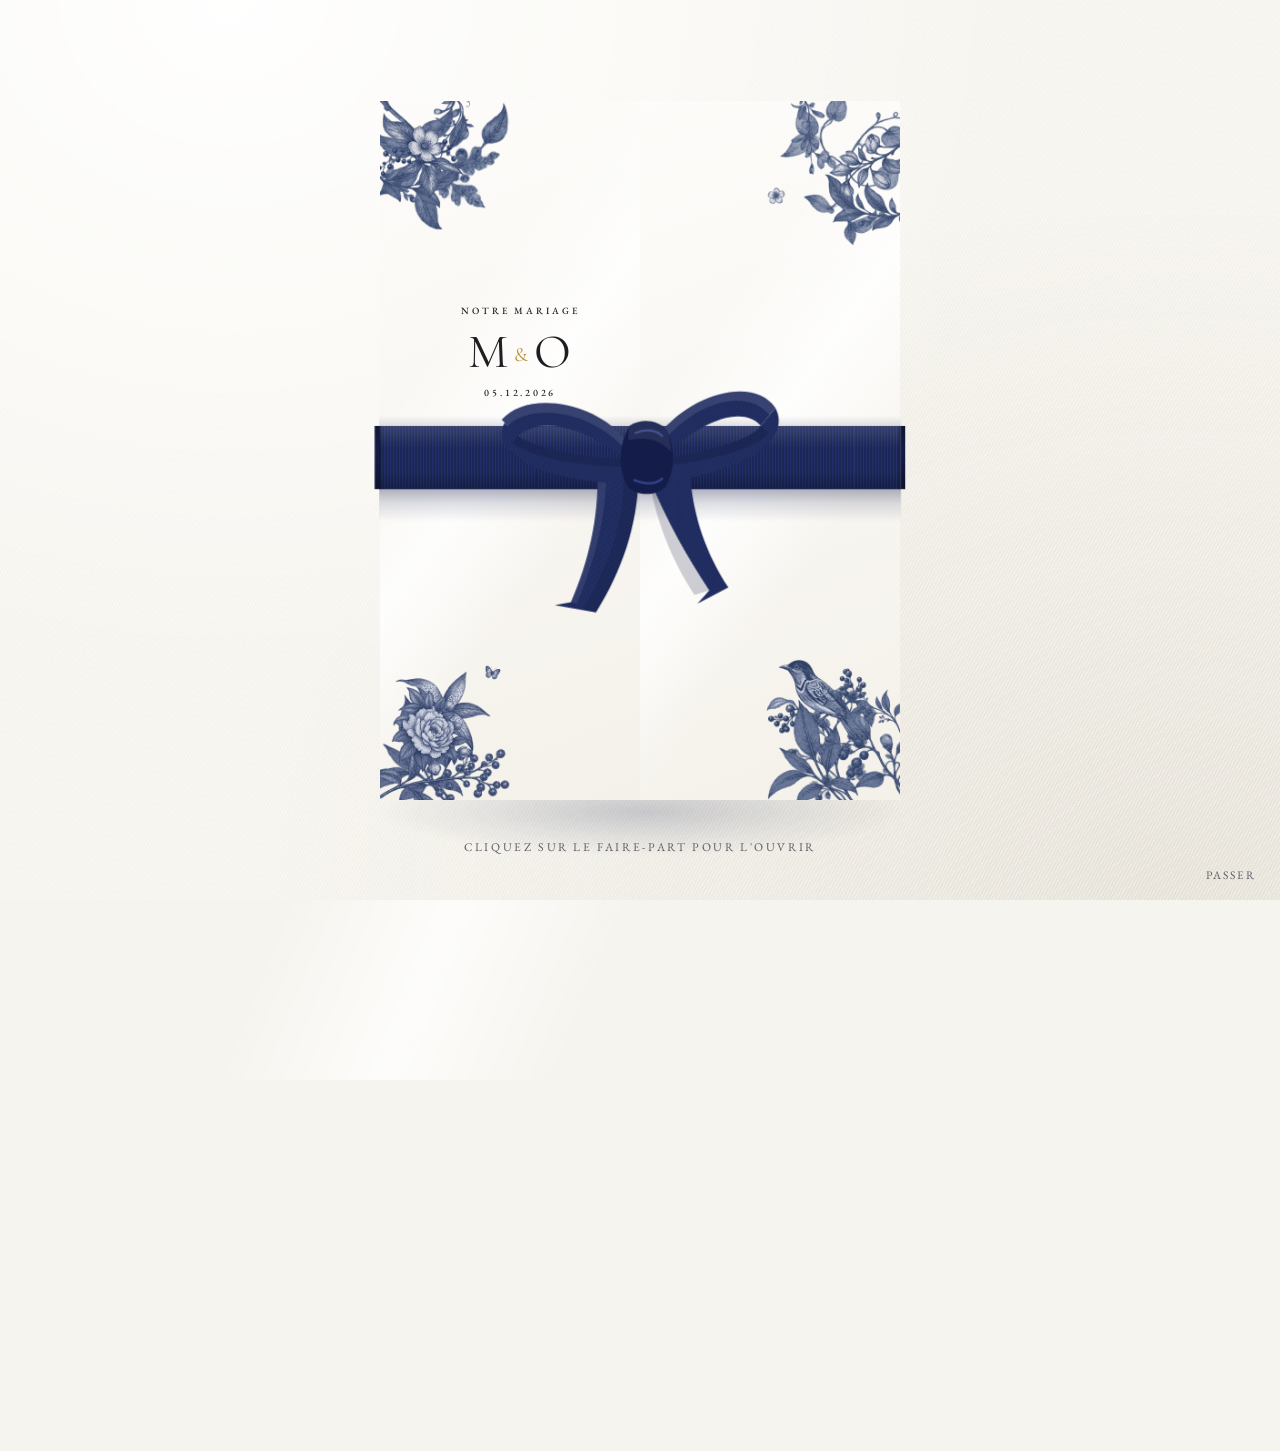
==== index.html @ fcfbc8ce "Corrections testeuse et audit : mot sans photo, corbeille, projection, motifs V4, fond mobile - Souv" ====
<!DOCTYPE html>
<html lang="fr">
<head>
<meta charset="utf-8">
<meta name="viewport" content="width=device-width, initial-scale=1">
<meta name="robots" content="noindex">
<title>Marie &amp; Olivier</title>
<link rel="icon" type="image/png" href="assets/favicon.png">
<link rel="apple-touch-icon" href="assets/apple-touch-icon.png">
<link rel="stylesheet" href="assets/charte.css?v=202610241742">
<style>
  main{max-width:1200px;margin:0 auto;padding:0 16px 0}

  /* ---- titre ---- */
  .tete{text-align:center;padding-top:54px}
  .tete .monogramme{font-size:clamp(3.8rem,13vw,5.4rem)}
  .tete h1{font-size:clamp(1.9rem,6vw,2.6rem);font-style:italic;margin-top:8px}
  .tete .rebours{margin-top:10px}
  .intro{max-width:640px;margin:14px auto 0;text-align:center;color:var(--encre-douce)}
  .session{display:flex;justify-content:center;gap:10px;align-items:center;margin-top:14px;font-size:.92rem;min-height:34px}

  /* ---- sections ---- */
  section.groupe{margin-top:54px;position:relative}
  section.groupe > h2{font-size:2.1rem;text-align:center;font-style:italic;color:var(--or-texte)}
  section.groupe > p{text-align:center;margin:4px auto 0;max-width:560px;color:var(--encre-douce)}
  .grille{display:grid;grid-template-columns:repeat(auto-fit,minmax(230px,1fr));gap:18px;margin-top:24px}
  .fonction{padding:24px 20px 18px;display:flex;flex-direction:column;gap:9px;transition:transform .2s,box-shadow .2s;overflow:hidden;min-height:290px;cursor:pointer}
  .fonction:hover{transform:translateY(-3px);box-shadow:0 20px 44px rgba(27,38,82,.16)}
  .fonction .deco{position:absolute;right:-10px;top:-6px;width:46%;max-height:46%;object-fit:contain;object-position:top right;opacity:.95}
  .fonction h3{font-size:1.5rem;font-style:italic;margin-top:70px;position:relative}
  .etat-pub{position:absolute;left:20px;top:18px;font-size:.6rem;letter-spacing:.16em;text-transform:uppercase;padding:3px 9px;border-radius:12px;border:1px solid var(--perle-fonce);color:var(--encre-douce);background:rgba(255,255,255,.7)}
  .etat-pub.ok{border-color:#9bbba6;color:var(--ok)} .etat-pub.non{border-color:#e0b4b8;color:var(--erreur)}
  .fonction p{margin:0;font-size:.95rem;color:var(--encre-douce);flex:1;position:relative;line-height:1.5}
  .actions{display:flex;gap:6px;margin-top:8px;flex-wrap:nowrap;position:relative}
  .actions .btn{flex:1;padding:9px 4px;font-size:.6rem;letter-spacing:.06em;min-width:0}
  .ouvrir-indice{font-size:.7rem;letter-spacing:.16em;text-transform:uppercase;color:var(--or-texte);margin-left:auto;padding:9px 0}

  /* ---- QR ---- */
  dialog{border:0;padding:0;background:transparent;max-width:94vw}
  dialog::backdrop{background:rgba(27,38,82,.5)}
  .qr-carte{padding:30px 30px 24px;text-align:center;width:min(400px,92vw)}
  .qr-carte h3{font-size:1.7rem;font-style:italic}
  .qr-carte #qr{display:flex;justify-content:center;margin:16px 0 8px;padding:12px;background:#fff;border:1px solid var(--perle)}
  .qr-carte .aide{font-size:.88rem;color:var(--encre-douce);font-style:italic;margin:0 0 14px}
  .qr-carte .actions{flex-wrap:wrap;justify-content:center}
  .qr-carte .actions .btn{flex:none;font-size:.66rem;letter-spacing:.12em;padding:9px 14px}
  canvas#affiche{display:none}
</style>
</head>
<body data-ouverture="clic">
<img class="motif branche-titre g" src="assets/motifs/branche-titre-gauche.png" alt="" draggable="false" decoding="async">
<img class="motif branche-titre d" src="assets/motifs/branche-titre-droite.png" alt="" draggable="false" decoding="async">
<main>
  <header class="tete"
    <p class="capitales">Notre mariage</p>
    <div class="monogramme">M<span class="et">&amp;</span>O</div>
    <h1>Marie &amp; Olivier</h1>
    <p class="capitales rebours" id="rebours"></p>
    <div class="filet-or"><span>✦</span></div>
  </header>

  <section class="groupe">
    <h2>Pour les invités</h2>
    <p class="italique">Trois pages à partager avec vos invités : par message, sur le livret ou en affichette à l'entrée de la salle. Chacune a son lien et son QR code.</p>
    <div class="grille" id="g-invites"></div>
  </section>

  <section class="groupe">
    <h2>Pour les organisateurs</h2>
    <p class="italique">Les coulisses du mariage, pour Marie, Olivier et ceux qui les aident. Ces liens restent entre nous : ils permettent de tout modifier.</p>
    <div class="grille" id="g-orga"></div>
  </section>

  <dialog id="dlg-qr">
    <div class="qr-carte carte-papier cadre">
      <h3 id="qr-titre"></h3>
      <div id="qr"></div>
      <p class="aide">Scannez-le avec un téléphone pour vérifier.</p>
      <div class="actions">
        <button class="btn" id="qr-affiche">Télécharger l'affiche à imprimer</button>
        <button class="btn clair" id="qr-fermer">Fermer</button>
      </div>
    </div>
  </dialog>
  <canvas id="affiche"></canvas>
</main>
<footer class="pied-bleu" id="pied"></footer>

<script src="assets/vendor/supabase.min.js"></script>
<script src="assets/vendor/qrcode.min.js"></script>
<script src="assets/commun.js?v=202610241742"></script>
<script src="assets/ouverture.js?v=202610241742"></script>
<script>
const FONCTIONS = [
  { groupe: 'invites', deco: 'carte-1', titre: 'Déposer ses souvenirs', chemin: 'souvenirs/', etat: 'depot', accroche: 'Partagez vos souvenirs',
    texte: 'Avant le grand jour, les invités déposent ici leurs photos, leurs vidéos et un petit mot pour les mariés. Tout ce qui est déposé sera projeté sur grand écran pendant la soirée, pour revivre ensemble ces années de souvenirs.' },
  { groupe: 'invites', deco: 'carte-7', titre: 'Trouver ma table', etat: 'plan', chemin: 'plan-de-table/ma-place.html', accroche: 'Trouvez votre table',
    texte: 'À l\'entrée de la salle, chaque invité tape son prénom ou son nom et découvre aussitôt sa table, son emplacement sur le plan et les convives qui l\'entourent. Plus besoin de chercher son nom sur un panneau.' },
  { groupe: 'invites', deco: 'carte-2', titre: 'Programme', etat: 'programme', chemin: 'programme/', accroche: 'Le programme',
    texte: 'Le déroulé du week-end heure par heure : la cérémonie, le vin d\'honneur, le dîner, la soirée et le lendemain. Les lieux et horaires sont indiqués, et le moment en cours est mis en avant le jour J.' },
  { groupe: 'orga', deco: 'carte-5', titre: 'Gérer les souvenirs', chemin: 'souvenirs/admin.html', accroche: 'Souvenirs',
    texte: 'Tout ce que les invités ont déposé, envoi par envoi. Choisissez ce qui sera projeté, corrigez un mot, téléchargez l\'ensemble en un clic. C\'est aussi ici que vous ouvrez ou fermez le dépôt.' },
  { groupe: 'orga', deco: 'carte-4', titre: 'Projection', chemin: 'projection/', accroche: 'Projection',
    texte: 'Le diaporama de la soirée, à lancer sur l\'écran de la salle. Les photos et les mots défilent en boucle, les nouveaux souvenirs y arrivent au fil de l\'eau, et un QR code invite à en déposer d\'autres.' },
  { groupe: 'orga', deco: 'carte-3', titre: 'Plan de table', chemin: 'plan-de-table/', accroche: 'Plan de table',
    texte: 'La salle au vrai format, les tables qu\'on assemble, les invités qu\'on glisse à leur place, les nappes et les centres de table. Publiez-le quand il est prêt : « Trouver ma table » s\'en sert aussitôt.' },
  { groupe: 'orga', deco: 'carte-6', titre: 'Programme détaillé', chemin: 'planning/', accroche: 'Le programme du week-end',
    texte: 'Le minute par minute du week-end pour les témoins et la famille : qui fait quoi, où et quand. Cochez les moments à montrer aux invités, puis publiez leur programme d\'un geste.' }
];

const jours = Math.ceil((new Date(CONFIG.DATE_ISO + 'T16:30') - new Date()) / 86400000);
$('#rebours').textContent = jours > 1 ? `J − ${jours} · ${CONFIG.DATE_LONGUE}` : jours === 1 ? 'C\'est demain !' : jours === 0 ? 'C\'est aujourd\'hui !' : CONFIG.DATE_LONGUE;

let fonctionQR = null;
for (const f of FONCTIONS) {
  const url = urlSite(f.chemin);
  const el = document.createElement('article');
  el.className = 'fonction carte-papier';
  el.innerHTML = `${motif(f.deco, 'deco')}
    ${f.etat ? `<span class="etat-pub" data-etat="${f.etat}">…</span>` : ''}
    <h3>${echap(f.titre)}</h3>
    <p>${echap(f.texte)}</p>
    ${f.groupe === 'invites' ? `<div class="actions">
      <button class="btn clair" data-copier>Copier le lien</button>
      <button class="btn clair" data-qr>QR code</button>
    </div>` : '<div class="actions"><span class="ouvrir-indice">Ouvrir →</span></div>'}`;
  el.tabIndex = 0; el.setAttribute('role', 'link'); el.title = 'Ouvrir ' + f.titre;
  el.onclick = e => { if (e.target.closest('button')) return; window.open(url, '_blank', 'noopener'); };
  el.onkeydown = e => { if (e.key === 'Enter' && !e.target.closest('button')) window.open(url, '_blank', 'noopener'); };
  const bc = el.querySelector('[data-copier]'), bq = el.querySelector('[data-qr]');
  if (bc) bc.onclick = async e => {
    e.stopPropagation();
    try { await navigator.clipboard.writeText(url); toast('Lien copié'); } catch { prompt('Copiez ce lien :', url); }
  };
  if (bq) bq.onclick = e => {
    e.stopPropagation();
    fonctionQR = { ...f, url };
    $('#qr-titre').textContent = f.titre;
    qrDans($('#qr'), url, 220); $('#dlg-qr').showModal();
  };
  $('#g-' + f.groupe).appendChild(el);
}
$('#qr-fermer').onclick = () => $('#dlg-qr').close();
$('#qr-affiche').onclick = () => fonctionQR && affiche(fonctionQR);
$('#pied').innerHTML = piedBleu();

/* État de publication des pages invités (pour savoir ce qu'on envoie vraiment) */
(async () => {
  if (!sb) return;
  const poser = (k, ok, txt) => { const el = $(`.etat-pub[data-etat="${k}"]`); if (!el) return; el.textContent = txt; el.classList.add(ok ? 'ok' : 'non'); };
  const [depot, prog, plans] = await Promise.all([reglage('depot_souvenirs', true), reglage('programme_publie', false), sb.from('mo_plans').select('id').eq('publie', true)]);
  poser('depot', depot, depot ? 'Dépôt ouvert' : 'Dépôt fermé');
  poser('programme', prog, prog ? 'Publié' : 'Non publié');
  const planOk = !!(plans.data && plans.data.length);
  poser('plan', planOk, planOk ? 'Plan publié' : 'Plan non publié');
})();

/* ---------- Affiche A5 à imprimer : QR code habillé aux couleurs du faire-part ---------- */
async function affiche(f){
  const W = 1748, H = 2480; // A5 à 300 dpi
  const c = $('#affiche'); c.width = W; c.height = H; const x = c.getContext('2d');
  try { await document.fonts.load('500 100px "Cormorant Garamond"'); await document.fonts.load('400 40px "EB Garamond"'); } catch {}
  const img = src => new Promise(r => { const i = new Image(); i.onload = () => r(i); i.onerror = () => r(null); i.src = src; });
  const [pg, pd, colib, oiseau, bas] = await Promise.all([img('assets/motifs/motif-a.png'), img('assets/motifs/couv-droite-haut.png'), img('assets/motifs/colibri.png'), img('assets/motifs/oiseau-branche.png'), img('assets/motifs/couv-gauche-bas.png')]);
  // papier satiné
  const g = x.createLinearGradient(0, 0, W, H); g.addColorStop(0, '#fdfcfa'); g.addColorStop(.45, '#f4f1ea'); g.addColorStop(.55, '#fbfaf7'); g.addColorStop(1, '#efebe2');
  x.fillStyle = g; x.fillRect(0, 0, W, H);
  // cadre fin bleu + filet
  x.strokeStyle = '#26356f'; x.lineWidth = 3; x.strokeRect(60, 60, W - 120, H - 120);
  x.strokeStyle = 'rgba(38,53,111,.35)'; x.lineWidth = 1.5; x.strokeRect(84, 84, W - 168, H - 168);
  // panneaux du faire-part à gauche et à droite
  const dessiner = (im, dx, dy, dw) => { if (!im) return; const dh = dw * im.height / im.width; x.drawImage(im, dx, dy, dw, dh); return dh; };
  if (pg) dessiner(pg, 110, 110, 330);
  if (pd) dessiner(pd, W - 110 - 380, 110, 380);
  if (bas) { x.save(); x.globalAlpha = .9; dessiner(bas, 110, 2000, 240); x.restore(); }
  // textes
  x.textAlign = 'center'; x.fillStyle = '#1e1e22';
  x.font = '500 46px "EB Garamond", Georgia, serif'; espacer(x, 'NOTRE MARIAGE', W / 2, 330, 18);
  x.font = '400 300px "Cormorant Garamond", Georgia, serif'; x.fillText('M', W / 2 - 170, 600); x.fillText('O', W / 2 + 170, 600);
  x.fillStyle = '#b8913f'; x.font = '400 120px "Cormorant Garamond", Georgia, serif'; x.fillText('&', W / 2, 560);
  x.fillStyle = '#1e1e22'; x.font = '500 44px "EB Garamond", Georgia, serif'; espacer(x, '05.12.2026', W / 2, 680, 14);
  // filet doré
  x.strokeStyle = '#d9bf7f'; x.lineWidth = 2; x.beginPath(); x.moveTo(W / 2 - 220, 740); x.lineTo(W / 2 - 40, 740); x.moveTo(W / 2 + 40, 740); x.lineTo(W / 2 + 220, 740); x.stroke();
  x.fillStyle = '#b8913f'; x.font = '40px serif'; x.fillText('✦', W / 2, 754);
  x.fillStyle = '#1e1e22'; let fs = 150; do { x.font = `italic 500 ${fs}px "Cormorant Garamond", Georgia, serif`; fs -= 6; } while (x.measureText(f.accroche).width > W - 420 && fs > 60); x.fillText(f.accroche, W / 2, 940);
  // QR sur carte blanche
  const qc = $('#qr canvas') || $('#qr img'); const taille = 820, qx = (W - taille) / 2, qy = 1040;
  x.save(); x.shadowColor = 'rgba(27,38,82,.18)'; x.shadowBlur = 40; x.shadowOffsetY = 16; x.fillStyle = '#fff'; x.fillRect(qx - 40, qy - 40, taille + 80, taille + 80); x.restore();
  x.strokeStyle = 'rgba(38,53,111,.3)'; x.lineWidth = 1.5; x.strokeRect(qx - 24, qy - 24, taille + 48, taille + 48);
  if (qc) { x.imageSmoothingEnabled = false; x.drawImage(qc, qx, qy, taille, taille); x.imageSmoothingEnabled = true; }
  if (colib) dessiner(colib, qx + taille + 30, qy + taille / 2 - 90, 170);
  x.fillStyle = '#1e1e22'; x.font = '500 46px "EB Garamond", Georgia, serif'; espacer(x, 'SCANNEZ-MOI', W / 2, qy + taille + 100, 16);
  x.fillStyle = '#5c5c63'; x.font = 'italic 400 54px "EB Garamond", Georgia, serif'; x.textAlign = 'center'; x.fillText(f.titre === 'Souvenirs' ? 'Vos photos, vidéos et petits mots de la journée' : f.titre === 'Trouver ma table' ? 'Votre nom, votre table, vos voisins' : 'Avec l\'appareil photo de votre téléphone', W / 2, qy + taille + 170);
  if (oiseau) dessiner(oiseau, W - 110 - 240, 2000, 240);
  x.fillStyle = '#1e1e22'; x.font = '500 38px "EB Garamond", Georgia, serif'; espacer(x, 'SAMEDI 5 DÉCEMBRE 2026 · OUVROUER-LES-CHAMPS', W / 2, H - 118, 10);
  c.toBlob(b => telecharger(b, `affiche-${sansAccent(f.titre).replace(/[^a-z0-9]+/g, '-')}.png`), 'image/png');
  toast('Affiche A5 téléchargée : à imprimer, puis découper le long du cadre.', 3500);
}
function espacer(x, txt, cx, y, esp){
  const largeurs = [...txt].map(ch => x.measureText(ch).width); const total = largeurs.reduce((a, b) => a + b, 0) + esp * (txt.length - 1);
  let px = cx - total / 2; x.textAlign = 'left';
  [...txt].forEach((ch, i) => { x.fillText(ch, px, y); px += largeurs[i] + esp; });
  x.textAlign = 'center';
}

</script>
</body>
</html>
---- assets/charte.css ----
/* ============================================================
   Charte Marie & Olivier · 5 décembre 2026
   Blanc satiné (avec son reflet), bleu de toile de Jouy, un fil d'or.
   Toute l'écriture est bleue, comme sur le faire-part.
   ============================================================ */
@import url('https://fonts.googleapis.com/css2?family=Cormorant+Garamond:ital,wght@0,400;0,500;0,600;1,400;1,500&family=EB+Garamond:ital,wght@0,400;0,500;0,600;1,400&display=swap');

:root{
  --satin:#f6f4ee;
  --satin-clair:#fcfbf8;
  --perle:#e9e5db;
  --perle-fonce:#d6d0c2;
  --bleu:#26356f;          /* encre des illustrations */
  --bleu-nuit:#1b2652;     /* enveloppe */
  --bleu-doux:#5b6799;
  --bleu-pale:#9aa3c7;
  --bleu-voile:#e6e9f3;
  --or:#b8913f;            /* avec parcimonie */
  --or-clair:#d9bf7f;
  --or-texte:#8a6a24;      /* or lisible pour du texte */
  --encre:#1e1e22;         /* texte courant : noir doux, comme le faire-part */
  --encre-douce:#5c5c63;   /* texte secondaire */
  --ok:#3f6b55;
  --erreur:#9b2f3a;
  --ombre:0 14px 40px rgba(27,38,82,.12),0 2px 6px rgba(27,38,82,.07);
}
*{box-sizing:border-box}
html,body{margin:0}
body{
  background-color:var(--satin);
  color:var(--encre);
  font-family:"EB Garamond",Georgia,serif;font-size:18px;line-height:1.5;
  min-height:100vh;position:relative;
  display:flex;flex-direction:column;
}
body > main{flex:1;width:100%}
/* Le satin : une trame très fine + un reflet diagonal qui respire lentement. */
body::before{
  content:"";position:fixed;inset:0;z-index:-2;pointer-events:none;
  background:
    repeating-linear-gradient(118deg,rgba(255,255,255,.35) 0 1px,rgba(255,255,255,0) 1px 3px),
    radial-gradient(ellipse at 18% 0%,rgba(255,255,255,.95),transparent 55%),
    radial-gradient(ellipse at 92% 100%,rgba(214,208,194,.5),transparent 55%),
    var(--satin);
}
body::after{
  content:"";position:fixed;inset:-20%;z-index:-1;pointer-events:none;
  background:linear-gradient(112deg,rgba(255,255,255,0) 42%,rgba(255,255,255,.75) 50%,rgba(255,255,255,0) 58%);
  animation:reflet 14s ease-in-out infinite alternate;
}
@keyframes reflet{from{transform:translateX(-12%)}to{transform:translateX(12%)}}

h1,h2,h3,.titre{font-family:"Cormorant Garamond",Georgia,serif;font-weight:500;color:var(--encre);margin:0;line-height:1.1}
.capitales{text-transform:uppercase;letter-spacing:.3em;font-size:.76rem;font-weight:500;color:var(--encre)}
.italique{font-style:italic}
.doux{color:var(--encre-douce)}
.centre{text-align:center}
a{color:var(--bleu)}

/* Monogramme M & O */
.monogramme{font-family:"Cormorant Garamond",serif;font-weight:400;color:var(--encre);letter-spacing:.04em;line-height:1;white-space:nowrap}
.monogramme .et{font-size:.42em;vertical-align:.32em;margin:0 .22em;color:var(--or)}

/* Filet doré */
.filet-or{display:flex;align-items:center;gap:12px;justify-content:center;color:var(--or);margin:18px auto}
.filet-or::before,.filet-or::after{content:"";height:1px;width:min(90px,22vw);background:linear-gradient(90deg,transparent,var(--or-clair))}
.filet-or::after{transform:scaleX(-1)}
.filet-or span{font-size:.7rem;letter-spacing:.3em}

/* Boutons */
.btn{font:inherit;font-family:"EB Garamond",serif;text-transform:uppercase;letter-spacing:.18em;font-size:.76rem;font-weight:500;
  cursor:pointer;border:1px solid var(--bleu-nuit);background:var(--bleu-nuit);color:#fff;padding:11px 22px;border-radius:2px;
  transition:background .15s,color .15s,border-color .15s,box-shadow .15s;display:inline-flex;align-items:center;gap:8px;justify-content:center;text-decoration:none;white-space:nowrap}
.btn:hover{background:var(--bleu);box-shadow:0 0 0 3px rgba(184,145,63,.2)}
.btn.clair{background:rgba(255,255,255,.6);color:var(--bleu-nuit);border-color:var(--bleu-pale)}
.btn.clair:hover{background:var(--bleu-voile);border-color:var(--bleu)}
.btn.or{background:var(--or);border-color:var(--or)}
.btn.petit{padding:7px 12px;font-size:.66rem;letter-spacing:.14em}
.btn[disabled]{opacity:.45;cursor:not-allowed}
.btn svg{width:16px;height:16px;stroke:currentColor;fill:none;stroke-width:1.6;stroke-linecap:round;stroke-linejoin:round}
:focus-visible{outline:2px solid var(--or);outline-offset:2px}

/* Champs */
label.champ{display:block;text-transform:uppercase;letter-spacing:.18em;font-size:.66rem;font-weight:500;color:var(--encre-douce);margin:16px 0 4px}
input[type=text],input[type=email],input[type=password],input[type=search],input[type=number],input[type=time],input[type=date],textarea,select{
  width:100%;font:inherit;font-size:1rem;color:var(--encre);background:rgba(255,255,255,.75);
  border:0;border-bottom:1px solid var(--bleu-pale);padding:8px 6px;border-radius:0}
input:focus,textarea:focus,select:focus{outline:none;border-bottom-color:var(--bleu);background:#fff}
textarea{resize:vertical}
::placeholder{color:var(--bleu-doux)}

/* Carte « papier satiné » */
.carte-papier{position:relative;border:1px solid rgba(154,163,199,.35);box-shadow:var(--ombre);
  background:
    linear-gradient(125deg,rgba(255,255,255,0) 30%,rgba(255,255,255,.9) 48%,rgba(255,255,255,0) 66%),
    repeating-linear-gradient(118deg,rgba(255,255,255,.4) 0 1px,rgba(255,255,255,0) 1px 3px),
    linear-gradient(160deg,#fdfcfa,#f3f0e8)}
.carte-papier.cadre::before{content:"";position:absolute;inset:8px;border:1px solid rgba(38,53,111,.22);pointer-events:none}


/* Motifs du faire-part (PNG détourés, encre bleue sur fond transparent) */
.motif{display:block;pointer-events:none;user-select:none;-webkit-user-select:none}
.motif.blanc{filter:brightness(0) invert(1)}   /* encre blanche sur fond bleu */
/* Colonnes latérales fixes (grands écrans) : les deux panneaux du faire-part ouvert */
.cote{position:fixed;top:0;bottom:0;width:min(19vw,340px);z-index:0;pointer-events:none;display:none;overflow:hidden}
.cote img{position:absolute;top:0;left:0;width:100%;height:100%;object-fit:cover}
.cote.gauche{left:0;object-position:left top}
.cote.droite{right:0}
.cote.droite img{object-position:right top}
@media (min-width:980px){.cote{display:block}}
.entete-site .orn.c{width:min(130px,24vw);left:-14px;bottom:-16px;opacity:.95}
@media (max-width:520px){.entete-site .orn.c{display:none}}
body > main,body > footer,body > header{position:relative;z-index:1}

/* En-tête commun des pages invités */
.entete-site{text-align:center;position:relative;padding:44px 60px 40px;overflow:hidden}
@media (max-width:600px){.entete-site{padding:40px 22px 34px}}
.entete-site .monogramme{font-size:clamp(3.4rem,15vw,4.8rem);margin:6px 0 2px}
.entete-site h1{font-style:italic;font-size:clamp(1.9rem,7vw,2.5rem)}
.entete-site .sous{margin:8px 0 0;color:var(--encre-douce)}
.entete-site .orn{position:absolute;pointer-events:none}
.entete-site .orn.a{width:min(120px,22vw);left:-16px;top:-12px;opacity:.92}
.entete-site .orn.b{width:min(150px,26vw);right:-40px;bottom:-40px;opacity:.9}
@media (max-width:520px){.entete-site .orn.b{right:-34px;bottom:-44px;opacity:.8}}
.entete-site > *:not(.orn):not(.ruban-coin){position:relative}

/* Bandeau des pages organisateurs : titre à gauche, publication toujours à droite */
.bandeau-orga{position:sticky;top:0;z-index:30;display:flex;align-items:center;gap:14px;padding:0 16px;height:58px;background:var(--bleu-nuit);color:#fff;box-shadow:0 2px 12px rgba(27,38,82,.25)}
.bandeau-orga .retour{text-decoration:none}
.bandeau-orga .monogramme{color:#fff;font-size:1.6rem}
.bandeau-orga .monogramme .et{color:var(--or-clair)}
.bandeau-orga .titre-bandeau{font-family:"Cormorant Garamond",serif;font-style:italic;font-size:1.3rem;white-space:nowrap}
.bandeau-orga .actions-bandeau{display:flex;gap:6px;align-items:center}
.bandeau-orga .actions-bandeau .btn.clair{background:transparent;color:#fff;border-color:rgba(255,255,255,.45)}
.bandeau-orga .actions-bandeau .btn.clair:hover{background:rgba(255,255,255,.12)}
.bandeau-orga .espace{flex:1}
.bandeau-orga .publier,.bandeau-orga .pub-etat{display:flex;align-items:center;gap:10px;font-size:.78rem;text-transform:uppercase;letter-spacing:.14em;color:rgba(255,255,255,.85);cursor:pointer;white-space:nowrap}
.bandeau-orga .pub-etat{cursor:default}
.bandeau-orga .pub-etat b{font-weight:500;color:#fff;text-transform:none;letter-spacing:0;font-size:.95rem}
.bandeau-orga .publier input{display:none}
.bandeau-orga .publier .interrupteur{width:40px;height:22px;border-radius:12px;background:rgba(255,255,255,.3);position:relative;transition:.2s;flex:none}
.bandeau-orga .publier .interrupteur::after{content:"";position:absolute;width:18px;height:18px;border-radius:50%;background:#fff;top:2px;left:2px;transition:.2s}
.bandeau-orga .publier input:checked + .interrupteur{background:var(--or)}
.bandeau-orga .publier input:checked + .interrupteur::after{left:20px}
.bandeau-orga .publier .etat{color:#fff;font-weight:500}
@media (max-width:720px){ .bandeau-orga .titre-bandeau,.bandeau-orga .lib{display:none} .bandeau-orga{gap:8px;padding:0 10px} .bandeau-orga .actions-bandeau{min-width:0;flex-wrap:wrap} }
@media (max-width:480px){ .bandeau-orga .publier .etat,.bandeau-orga .pub-etat .lib{display:none} }

/* ---- Ouverture du faire-part (assets/ouverture.js) ---- */
/* Séquence pilotée par classes : .approche → .tire → .denoue → .glisse → .ouvert → .sortie → .fin
   On n'anime que transform et opacity. Le site est visible dès .ouvert (body.fp-ouvre) : il est caché
   par le voile (#ouverture::before, troué aux dimensions du faire-part) et par les volets, puis découvert
   par leur ouverture. */
body.fp-en-cours{overflow:hidden}
body.fp-en-cours:not(.fp-ouvre) > :not(#ouverture){visibility:hidden}
/* Les blocs du site se posent (12 px → 0) en léger décalé, derrière les volets qui s'écartent */
body.fp-ouvre main > .tete,body.fp-ouvre main > .groupe{animation:fp-bloc .9s cubic-bezier(.2,.6,.2,1) both;will-change:transform,opacity}
body.fp-ouvre main > .groupe{animation-delay:.08s}
body.fp-ouvre main > .groupe + .groupe{animation-delay:.16s}
@keyframes fp-bloc{0%{opacity:0;transform:translateY(12px)}100%{opacity:1;transform:translateY(0)}}
#ouverture{position:fixed;inset:0;z-index:1000;display:flex;align-items:center;justify-content:center;background:transparent;perspective:1900px;overflow:hidden;
  --fpw:min(520px,84vw);--fph:min(calc(var(--fpw) * 1.344),86vh)}   /* dimensions du faire-part (= .fp) */
/* Voile dur (couleur du satin) : plein jusqu'à l'ouverture (::before), puis quatre bandes (.voile) autour
   du faire-part dont les bords suivent la caméra (translate en fonction de --fpw/--fph, mêmes temps que .fp).
   À la sortie, les bandes latérales glissent vers les bords avec les volets (qui les recouvrent : le site est
   découvert par un rideau, jamais par un fondu) ; les bandes haut/bas (visibles sur mobile) s'ouvrent de même. */
#ouverture::before{content:"";position:absolute;inset:0;z-index:-1;background:var(--satin)}
#ouverture.ouvre::before{display:none}
#ouverture .voile{position:absolute;z-index:-1;background:var(--satin);will-change:transform,opacity;visibility:hidden}
#ouverture.ouvre .voile{visibility:visible;animation:fp-voile 3.6s forwards}
#ouverture.ouvre .voile.vh,#ouverture.ouvre .voile.vb{animation-name:fp-voile-v}
#ouverture .voile.vg,#ouverture .voile.vd{top:0;bottom:0;width:100vw}
#ouverture .voile.vh,#ouverture .voile.vb{left:0;right:0;height:100vh}
#ouverture .voile.vg{right:calc(50% + var(--fpw) / 2);--dx:-1;--dy:0;--ty:0}
#ouverture .voile.vd{left:calc(50% + var(--fpw) / 2);--dx:1;--dy:0;--ty:0}
#ouverture .voile.vh{bottom:calc(50% + var(--fph) / 2);--dx:0;--dy:-1;--ty:-.04}
#ouverture .voile.vb{top:calc(50% + var(--fph) / 2);--dx:0;--dy:1;--ty:-.04}
/* bord intérieur = bord du faire-part : décalé de (échelle − 1) / 2 × dimension, + travelling vertical final de −4 % */
@keyframes fp-voile{0%{transform:translate(0,0);animation-timing-function:cubic-bezier(.5,0,.4,1)}
  58%{transform:translate(calc(var(--dx) * var(--fpw) * .15),calc(var(--dy) * var(--fph) * .15));animation-timing-function:linear}
  68%{transform:translate(calc(var(--dx) * var(--fpw) * .165),calc(var(--dy) * var(--fph) * .165));animation-timing-function:cubic-bezier(.45,0,.55,1)}
  100%{transform:translate(calc(var(--dx) * (var(--fpw) * .3 + 51.2vw)),0)}}   /* 51.2vw = 32vw × échelle 1.6 : même course que les volets */
/* bandes haut/bas (hors champ sur grand écran dès que la caméra avance ; visibles sur mobile) : elles s'ouvrent
   dès que les volets sont à plat, un peu plus vite, pour ne pas laisser un cadre dur au-dessus et au-dessous du site */
@keyframes fp-voile-v{0%{transform:translate(0,0);animation-timing-function:cubic-bezier(.5,0,.4,1)}
  58%{transform:translate(0,calc(var(--dy) * var(--fph) * .15));animation-timing-function:cubic-bezier(.45,0,.55,1)}
  84%,100%{transform:translate(0,calc(var(--dy) * (var(--fph) * .3 + 100vh) + var(--ty) * var(--fph)))}}
/* Voile satiné (trame + reflets) par-dessus : il se retire en opacité pendant que les volets s'écartent */
#ouverture::after{content:"";position:absolute;inset:0;z-index:-1;will-change:opacity;transition:opacity 1.9s ease .2s;background:
  repeating-linear-gradient(118deg,rgba(255,255,255,.35) 0 1px,rgba(255,255,255,0) 1px 3px),
  radial-gradient(ellipse at 18% 0%,rgba(255,255,255,.95),transparent 55%),
  radial-gradient(ellipse at 92% 100%,rgba(214,208,194,.5),transparent 55%)}
#ouverture.ouvre::after{opacity:0}
#ouverture.fin{animation:fp-fondu .45s ease forwards}
@keyframes fp-fondu{to{opacity:0;visibility:hidden}}
#ouverture .indice{position:absolute;left:50%;bottom:3.5%;transform:translateX(-50%);font-size:.74rem;letter-spacing:.22em;text-transform:uppercase;color:var(--encre-douce);opacity:0;transition:opacity .8s ease;pointer-events:none;white-space:nowrap}
#ouverture.attente .indice{opacity:1;pointer-events:auto;cursor:pointer;animation:fp-indice 2.4s ease-in-out infinite}
@keyframes fp-indice{50%{opacity:.45}}
#ouverture.attente .fp{cursor:pointer}
#ouverture .passer{position:absolute;right:18px;bottom:16px;font:inherit;font-size:.72rem;letter-spacing:.18em;text-transform:uppercase;background:none;border:0;color:var(--encre-douce);cursor:pointer;transition:opacity .5s ease}
#ouverture.sortie .passer{opacity:0;pointer-events:none}

/* Le faire-part (la « caméra » agit sur son transform) */
.fp{position:relative;width:min(520px,84vw);aspect-ratio:1500/2016;max-height:78vh;transform-style:preserve-3d;
  transform:translateY(2%) scale(.82) rotateX(6deg) rotateY(-4deg);will-change:transform}
/* ombre portée séparée (pas de filter sur .fp : casserait le preserve-3d) */
.fp::before{content:"";position:absolute;inset:2% 1%;border-radius:4px;transform:translateY(28px) translateZ(-2px) scale(1.07);opacity:.55;
  background:radial-gradient(ellipse at 50% 50%,rgba(27,38,82,.22),rgba(27,38,82,.06) 45%,rgba(27,38,82,0) 68%);inset:auto -4% -7% -4%;height:14%;border-radius:50%;will-change:transform,opacity}
/* Plan 1 — approche : on grandit et on se redresse, l'ombre se resserre */
.fp.approche{animation:fp-approche 1.6s cubic-bezier(.6,.02,.25,1) forwards}
@keyframes fp-approche{0%{transform:translateY(2%) scale(.82) rotateX(6deg) rotateY(-4deg)}100%{transform:translateY(0) scale(1) rotateX(0) rotateY(0)}}
.fp.approche::before{animation:fp-ombre-approche 1.6s cubic-bezier(.6,.02,.25,1) forwards}
@keyframes fp-ombre-approche{0%{transform:translateY(28px) translateZ(-2px) scale(1.07);opacity:.55}100%{transform:translateY(12px) translateZ(-2px) scale(1);opacity:.9}}
/* Plan 3 + 4 — une seule course de caméra (3,6 s) : elle avance pendant l'ouverture (0 → 58 %), marque un
   temps quand les volets sont ouverts (58 → 68 %), puis traverse doucement (68 → 100 %) */
.fp.ouvert{animation:fp-camera 3.6s forwards}
@keyframes fp-camera{0%{transform:translateY(0) scale(1);animation-timing-function:cubic-bezier(.5,0,.4,1)}
  58%{transform:translateY(0) scale(1.3);animation-timing-function:linear}
  68%{transform:translateY(0) scale(1.33);animation-timing-function:cubic-bezier(.45,0,.55,1)}
  100%{transform:translateY(-4%) scale(1.6)}}
.fp.ouvert::before{animation:fp-ombre-ouvre 1.6s ease forwards}
@keyframes fp-ombre-ouvre{0%{transform:translateY(12px) translateZ(-2px) scale(1);opacity:.9}100%{transform:translateY(12px) translateZ(-2px) scale(.9);opacity:0}}

/* Volets : une seule animation chacun. Ils s'ouvrent jusqu'à 160° (0 → 58 %), se posent (58 → 68 %), puis
   continuent leur rotation au-delà de 180° en s'éloignant vers les bords de l'écran (translateX en vw, dans le
   repère du faire-part) : vus en perspective, ce sont des tranches de papier qui sortent du cadre. Les faces ne
   s'estompent qu'au tout dernier moment (90 → 100 %), quand les volets sont déjà hors champ (sécurité). */
.fp .volet{position:absolute;top:0;bottom:0;width:50%;transform-style:preserve-3d;will-change:transform}
.fp .face{will-change:transform,opacity;contain:paint}
.fp .volet.g{left:0;transform-origin:left center}
.fp .volet.d{right:0;transform-origin:right center}
.fp.ouvert .volet.g{animation:fp-volet-g 3.6s forwards}
.fp.ouvert .volet.d{animation:fp-volet-d 3.6s .2s forwards}
@keyframes fp-volet-g{0%{transform:translateX(0) rotateY(0);animation-timing-function:cubic-bezier(.6,0,.25,1)}
  58%{transform:translateX(0) rotateY(-160deg);animation-timing-function:linear}
  68%{transform:translateX(0) rotateY(-166deg);animation-timing-function:cubic-bezier(.45,0,.55,1)}
  100%{transform:translateX(-32vw) rotateY(-215deg)}}
@keyframes fp-volet-d{0%{transform:translateX(0) rotateY(0);animation-timing-function:cubic-bezier(.6,0,.25,1)}
  58%{transform:translateX(0) rotateY(160deg);animation-timing-function:linear}
  68%{transform:translateX(0) rotateY(166deg);animation-timing-function:cubic-bezier(.45,0,.55,1)}
  100%{transform:translateX(32vw) rotateY(215deg)}}
.fp.ouvert .volet.g .face{animation:fp-face-fade 3.6s linear forwards}
.fp.ouvert .volet.d .face{animation:fp-face-fade 3.6s linear .2s forwards}
@keyframes fp-face-fade{0%,90%{opacity:1}100%{opacity:0}}
.fp .face{position:absolute;inset:0;overflow:hidden;backface-visibility:hidden;-webkit-backface-visibility:hidden;
  background:linear-gradient(160deg,#fdfcfa,#f4f1ea)}
.fp .face.recto{box-shadow:none}
.fp .face.recto::before{content:"";position:absolute;inset:0;background:linear-gradient(125deg,rgba(255,255,255,0) 30%,rgba(255,255,255,.85) 48%,rgba(255,255,255,0) 66%);pointer-events:none}
/* dos : un papier légèrement plus chaud que le satin du fond, ombré près de la pliure et liseré d'un fil
   (sinon, une fois à plat sur le voile, le volet serait invisible) */
.fp .face.dos{transform:rotateY(180deg);background:#f3efe6;box-shadow:inset 0 0 0 1px rgba(27,38,82,.09)}
.fp .volet.g .face.dos{background:linear-gradient(270deg,#e6e1d4,#f1ede4 32%,#f4f0e8)}
.fp .volet.d .face.dos{background:linear-gradient(90deg,#e6e1d4,#f1ede4 32%,#f4f0e8)}
/* ombre interne qui court sur les faces pendant la rotation */
.fp .face::after{content:"";position:absolute;inset:0;opacity:0;pointer-events:none;will-change:opacity}
.fp .volet.g .face.recto::after{background:linear-gradient(90deg,rgba(27,38,82,.55),rgba(27,38,82,0) 70%)}
.fp .volet.d .face.recto::after{background:linear-gradient(270deg,rgba(27,38,82,.55),rgba(27,38,82,0) 70%)}
.fp.ouvert .volet.g .face::after{animation:fp-ombre-int 2.1s ease-in-out forwards}
.fp.ouvert .volet.d .face::after{animation:fp-ombre-int 2.1s ease-in-out .2s forwards}
@keyframes fp-ombre-int{0%{opacity:0}45%{opacity:.7}100%{opacity:0}}
.fp .m{position:absolute;display:block;pointer-events:none}
.fp .m img{width:100%;height:auto;display:block}
.fp .m.miroir img{transform:scaleX(-1)}
.fp .g .m1{width:70%;left:0;top:0} .fp .g .m2{width:70%;left:0;bottom:0}
.fp .d .m1{width:70%;right:0;top:0} .fp .d .m2{width:70%;right:0;bottom:0}
.fp .cartouche{position:absolute;left:54%;top:36%;transform:translate(-50%,-50%);text-align:center;white-space:nowrap}
.fp .cartouche .capitales{font-size:.6rem;letter-spacing:.3em}
.fp .cartouche .monogramme{font-size:clamp(2rem,7vw,3rem);margin:4px 0}
.fp .cartouche .date{font-size:.62rem;letter-spacing:.28em}

/* Ruban gros-grain : exactement de la largeur du faire-part ; il en fait le tour (à chaque extrémité,
   une tranche .bord repliée vers l'arrière) et pose une ombre douce sur le papier (dégradé, ::before) */
.ruban{position:absolute;left:0;right:0;top:46.5%;height:9%;transform:translateZ(6px);transform-style:preserve-3d;
  background:repeating-linear-gradient(90deg,#1b2652 0 2px,#243271 2px 3px)}
.ruban::before{content:"";position:absolute;left:0;right:0;top:-16%;bottom:-52%;pointer-events:none;z-index:-1;background:
  linear-gradient(180deg,rgba(27,38,82,0) 0%,rgba(27,38,82,.12) 9%,rgba(27,38,82,0) 9.6%,rgba(27,38,82,0) 68.5%,rgba(27,38,82,.34) 69%,rgba(27,38,82,.14) 82%,rgba(27,38,82,0) 100%)}
.ruban::after{content:"";position:absolute;inset:0;pointer-events:none;background:
  linear-gradient(90deg,rgba(0,0,0,.45),rgba(0,0,0,0) 3px),linear-gradient(270deg,rgba(0,0,0,.45),rgba(0,0,0,0) 3px),
  linear-gradient(180deg,rgba(255,255,255,.12),rgba(255,255,255,0) 35%,rgba(0,0,0,0) 70%,rgba(0,0,0,.22))}
.ruban .bord{position:absolute;top:0;bottom:0;width:5%;background:linear-gradient(180deg,#0f1736,#141d4a 40%,#0c1330)}
.ruban .bord.g{right:100%;transform-origin:100% 50%;transform:rotateY(-80deg)}
.ruban .bord.d{left:100%;transform-origin:0% 50%;transform:rotateY(80deg)}
/* Nœud : le centre du nœud (x 52 %, y 35 % du SVG) est posé sur l'axe du ruban */
.noeud{position:absolute;left:17.8%;top:38.5%;width:62%;transform:translateZ(8px)}
.noeud svg{width:100%;height:auto;display:block;overflow:visible}
.ruban,.noeud{will-change:transform,opacity}
.noeud .boucle,.noeud .brin,.noeud .pan,.noeud .centre{transform-box:fill-box}
.noeud .boucle.a{transform-origin:100% 50%}
.noeud .boucle.b{transform-origin:0% 50%}
.noeud .boucle.a .brin{transform-origin:100% 50%}
.noeud .boucle.b .brin{transform-origin:0% 50%}
.noeud .pan.a{transform-origin:100% 0%}
.noeud .pan.b{transform-origin:0% 0%}
.noeud .centre{transform-origin:50% 50%}
/* au repos, les boucles respirent à peine */
.noeud .boucle{animation:fp-souffle 3s ease-in-out infinite alternate}
.noeud .boucle.b{animation-delay:-1.5s}
@keyframes fp-souffle{to{transform:scale(1.025) rotate(.8deg)}}

/* Plan 2.1 — .tire : on tire le pan gauche, il s'allonge et oscille ; la boucle droite se resserre */
.fp.tire .pan.a{animation:fp-pan-tire .7s cubic-bezier(.34,1.3,.5,1) forwards}
@keyframes fp-pan-tire{0%{transform:none}45%{transform:translate(-10px,26px) rotate(10deg) scaleY(1.3)}72%{transform:translate(-6px,20px) rotate(3deg) scaleY(1.22)}100%{transform:translate(-7px,22px) rotate(6deg) scaleY(1.25)}}
.fp.tire .boucle.b{animation:fp-boucle-serre .7s cubic-bezier(.4,0,.2,1) forwards}
@keyframes fp-boucle-serre{0%{transform:none}60%{transform:scaleX(.74) rotate(7deg)}100%{transform:scaleX(.78) rotate(5deg)}}
.fp.tire .boucle.a{animation:fp-boucle-tend .7s ease-in-out forwards}
@keyframes fp-boucle-tend{0%{transform:none}100%{transform:scaleX(1.06) rotate(-2deg)}}

/* Plan 2.2 — .denoue : la boucle droite se vide en se tordant (brins décalés) */
.fp.denoue .boucle.b{animation:fp-boucle-b-vide .75s cubic-bezier(.55,0,.3,1) forwards}
@keyframes fp-boucle-b-vide{0%{transform:scaleX(.78) rotate(5deg)}40%{transform:scaleX(.5) rotate(10deg) skewY(-7deg)}75%{transform:scaleX(.2) rotate(18deg) skewY(-14deg);opacity:1}100%{transform:scaleX(.02) rotate(26deg) skewY(-18deg);opacity:0}}
.fp.denoue .boucle.b .brin.haut{animation:fp-brin-tord .75s ease-in-out forwards}
.fp.denoue .boucle.b .brin.bas{animation:fp-brin-tord .75s ease-in-out .08s forwards}
/* Plan 2.3 — la boucle gauche fait de même, un peu après */
.fp.denoue .boucle.a{animation:fp-boucle-a-vide .8s cubic-bezier(.55,0,.3,1) .45s forwards}
@keyframes fp-boucle-a-vide{0%{transform:scaleX(1.06) rotate(-2deg)}35%{transform:scaleX(.6) rotate(-9deg) skewY(8deg)}75%{transform:scaleX(.2) rotate(-19deg) skewY(15deg);opacity:1}100%{transform:scaleX(.02) rotate(-28deg) skewY(20deg);opacity:0}}
.fp.denoue .boucle.a .brin.haut{animation:fp-brin-tord .8s ease-in-out .45s forwards}
.fp.denoue .boucle.a .brin.bas{animation:fp-brin-tord .8s ease-in-out .55s forwards}
@keyframes fp-brin-tord{0%{transform:none}50%{transform:scaleY(.72) rotate(4deg)}100%{transform:scaleY(.4) rotate(9deg)}}
/* Plan 2.4 — le nœud central se desserre : il s'élargit puis s'aplatit */
.fp.denoue .centre{animation:fp-centre .6s cubic-bezier(.45,0,.3,1) .95s forwards}
@keyframes fp-centre{0%{transform:none;opacity:1}40%{transform:scale(1.3,1.12);opacity:1}100%{transform:scale(1.7,.22);opacity:0}}
/* Plan 2.5 — les pans s'allongent quand leur boucle se vide, puis retombent avec deux balancements amortis (pivot sous le ruban) */
.fp.denoue .pan.a{animation:fp-pan-a-tombe 2.2s cubic-bezier(.4,0,.3,1) forwards}
@keyframes fp-pan-a-tombe{0%{transform:translate(-7px,22px) rotate(6deg) scaleY(1.25)}20%{transform:translate(-6px,20px) rotate(4deg) scaleY(1.25)}55%{transform:translate(-3px,12px) rotate(3deg) scaleY(1.45)}70%{transform:translate(-2px,8px) rotate(15deg) scaleY(1.5)}82%{transform:translate(-1px,6px) rotate(0deg) scaleY(1.5)}92%{transform:translate(0,6px) rotate(8deg) scaleY(1.5)}100%{transform:translate(0,6px) rotate(5deg) scaleY(1.5)}}
.fp.denoue .pan.b{animation:fp-pan-b-tombe 2.2s cubic-bezier(.4,0,.3,1) forwards}
@keyframes fp-pan-b-tombe{0%{transform:none}35%{transform:translate(2px,6px) rotate(-3deg) scaleY(1.4)}60%{transform:translate(1px,6px) rotate(-17deg) scaleY(1.45)}75%{transform:translate(0,6px) rotate(-3deg) scaleY(1.45)}88%{transform:translate(0,6px) rotate(-11deg) scaleY(1.45)}100%{transform:translate(0,6px) rotate(-7deg) scaleY(1.45)}}
/* Plan 2.6 — .glisse : le ruban se détache (il descend d'abord un peu, se desserre) puis tombe droit,
   toujours de la largeur du faire-part ; le nœud l'accompagne avec un très léger balancement */
.fp.glisse .ruban{animation:fp-ruban-glisse 1.2s forwards}
@keyframes fp-ruban-glisse{0%{transform:translateZ(6px) translateY(0);animation-timing-function:cubic-bezier(.3,.6,.4,1)}
  22%{transform:translateZ(10px) translateY(2.5vh);animation-timing-function:cubic-bezier(.5,0,.85,.55)}
  90%{opacity:1}100%{transform:translateZ(10px) translateY(85vh);opacity:0}}
.fp.glisse .noeud{animation:fp-noeud-glisse 1.2s forwards}
@keyframes fp-noeud-glisse{0%{transform:translateZ(8px) translateY(0) rotate(0);animation-timing-function:cubic-bezier(.3,.6,.4,1)}
  22%{transform:translateZ(12px) translateY(2.5vh) rotate(-1.5deg);animation-timing-function:cubic-bezier(.5,0,.85,.55)}
  90%{opacity:1}100%{transform:translateZ(12px) translateY(85vh) rotate(2.5deg);opacity:0}}

@media (prefers-reduced-motion:reduce){#ouverture{display:none}body.fp-en-cours{overflow:auto}body.fp-en-cours > :not(#ouverture){visibility:visible;opacity:1;transform:none;animation:none}}

/* Ruban et nœud bleus sur le coin haut-droit des cartes d'en-tête (pages invités) */
.entete-site .ruban-coin{position:absolute;top:0;right:0;width:210px;height:210px;overflow:hidden;pointer-events:none;z-index:2}
.ruban-coin::before{content:"";position:absolute;top:50px;right:-80px;width:360px;height:34px;transform:rotate(45deg);
  background:repeating-linear-gradient(90deg,#1b2652 0 2px,#243271 2px 3px);box-shadow:0 3px 8px rgba(27,38,82,.3)}
.ruban-coin svg{position:absolute;top:26px;right:26px;width:104px;height:auto;transform:rotate(45deg);filter:drop-shadow(0 2px 3px rgba(27,38,82,.35))}
@media (max-width:520px){.entete-site .ruban-coin{width:140px;height:140px}.ruban-coin::before{top:32px;right:-56px;height:24px;width:260px}.ruban-coin svg{width:68px;top:18px;right:18px}}

/* Branches encadrant le titre de l'accueil (enfants directs de body, avant main) */
.branche-titre{position:absolute;top:-20px;width:34vw;max-width:520px;pointer-events:none;z-index:0}
.branche-titre.g{left:-3vw} .branche-titre.d{right:-3vw}
html{overflow-x:hidden} body{overflow-x:clip}
@media (max-width:979px){.branche-titre{width:40vw;top:-24px;opacity:.9} .branche-titre.g{left:-8vw} .branche-titre.d{right:-8vw}}
/* Petits écrans : les panneaux latéraux n'ont pas de place ; des motifs discrets habillent le fond */
.fond-mobile{display:none}
@media (max-width:979px){
  .fond-mobile{display:block;position:absolute;pointer-events:none;z-index:0;opacity:.6;width:52vw}
  .fond-mobile.a{right:-18vw;transform:scaleX(-1)}
  .fond-mobile.b{left:-18vw}
  .fond-mobile.c{right:-20vw}
  .fond-mobile.d{left:-18vw;transform:scaleX(-1)}
}

/* Impression : jamais de décor */
@media print{ .cote,.pied-bleu,.bandeau-orga,.outils,.ruban-coin{display:none!important} body::before,body::after{display:none} }

/* Pied de page bleu */
.pied-bleu{background:var(--bleu-nuit);color:#fff;text-align:center;padding:34px 20px 30px;margin-top:70px;width:100%;position:relative;overflow:hidden}
.pied-bleu .monogramme{color:#fff;font-size:2.2rem}
.pied-bleu .monogramme .et{color:var(--or-clair)}
.pied-bleu p{margin:8px 0 0;color:rgba(255,255,255,.8);font-style:italic}
.pied-bleu .capitales{color:var(--or-clair)}
.pied-bleu .orn{position:absolute;opacity:.55;pointer-events:none}
.pied-bleu .orn.a{width:min(300px,34vw);left:0;bottom:0}
.pied-bleu .orn.b{width:min(300px,34vw);right:0;bottom:0}
@media (max-width:720px){.pied-bleu .orn.a,.pied-bleu .orn.b{width:min(190px,46vw);opacity:.32}}
.pied-bleu > *:not(.orn){position:relative}


.toast{position:fixed;left:50%;bottom:24px;transform:translateX(-50%) translateY(20px);background:var(--bleu-nuit);color:#fff;
  padding:10px 20px;border-radius:2px;opacity:0;transition:.25s;pointer-events:none;z-index:999;font-size:.95rem;box-shadow:var(--ombre)}
.toast.vu{opacity:1;transform:translateX(-50%) translateY(0)}

[hidden]{display:none!important}
@media (prefers-reduced-motion:reduce){*{transition:none!important;animation:none!important}}
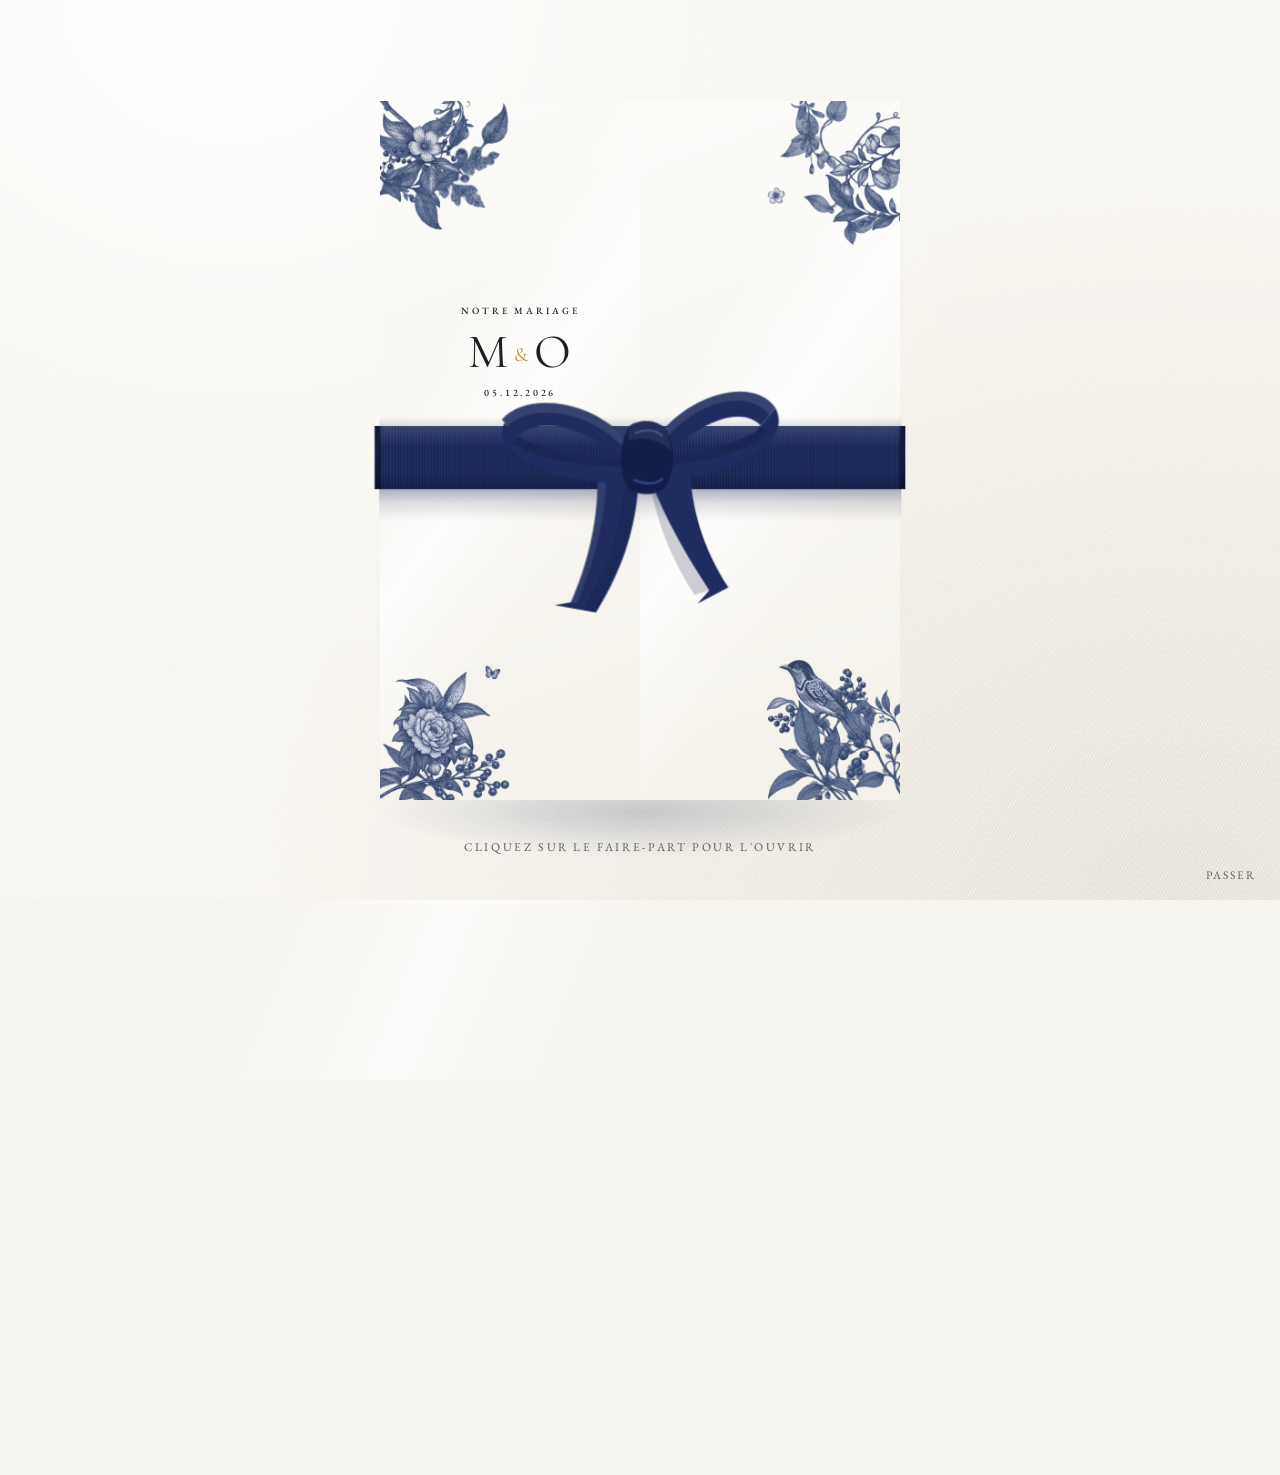
==== commit 0253a7f8: "Accueil : retrait des branches du titre et du fond mobile, colibri inversé, compteur de visiteurs - " ====
--- a/index.html
+++ b/index.html
@@ -7,7 +7,7 @@
 <title>Marie &amp; Olivier</title>
 <link rel="icon" type="image/png" href="assets/favicon.png">
 <link rel="apple-touch-icon" href="assets/apple-touch-icon.png">
-<link rel="stylesheet" href="assets/charte.css?v=202610241742">
+<link rel="stylesheet" href="assets/charte.css?v=202610241753">
 <style>
   main{max-width:1200px;margin:0 auto;padding:0 16px 0}
 
@@ -27,6 +27,9 @@
   .fonction{padding:24px 20px 18px;display:flex;flex-direction:column;gap:9px;transition:transform .2s,box-shadow .2s;overflow:hidden;min-height:290px;cursor:pointer}
   .fonction:hover{transform:translateY(-3px);box-shadow:0 20px 44px rgba(27,38,82,.16)}
   .fonction .deco{position:absolute;right:-10px;top:-6px;width:46%;max-height:46%;object-fit:contain;object-position:top right;opacity:.95}
+  .fonction .deco.carte-1{transform:scaleX(-1);right:22px;top:6px;width:40%}
+  .visites{position:relative;margin:0;font-size:.6rem;letter-spacing:.14em;text-transform:uppercase;color:var(--encre-douce);display:flex;align-items:center;gap:7px;min-height:1em;white-space:nowrap}
+  .visites::before{content:'✦';color:var(--or);font-size:.55rem}
   .fonction h3{font-size:1.5rem;font-style:italic;margin-top:70px;position:relative}
   .etat-pub{position:absolute;left:20px;top:18px;font-size:.6rem;letter-spacing:.16em;text-transform:uppercase;padding:3px 9px;border-radius:12px;border:1px solid var(--perle-fonce);color:var(--encre-douce);background:rgba(255,255,255,.7)}
   .etat-pub.ok{border-color:#9bbba6;color:var(--ok)} .etat-pub.non{border-color:#e0b4b8;color:var(--erreur)}
@@ -48,8 +51,6 @@
 </style>
 </head>
 <body data-ouverture="clic">
-<img class="motif branche-titre g" src="assets/motifs/branche-titre-gauche.png" alt="" draggable="false" decoding="async">
-<img class="motif branche-titre d" src="assets/motifs/branche-titre-droite.png" alt="" draggable="false" decoding="async">
 <main>
   <header class="tete"
     <p class="capitales">Notre mariage</p>
@@ -88,8 +89,8 @@
 
 <script src="assets/vendor/supabase.min.js"></script>
 <script src="assets/vendor/qrcode.min.js"></script>
-<script src="assets/commun.js?v=202610241742"></script>
-<script src="assets/ouverture.js?v=202610241742"></script>
+<script src="assets/commun.js?v=202610241753"></script>
+<script src="assets/ouverture.js?v=202610241753"></script>
 <script>
 const FONCTIONS = [
   { groupe: 'invites', deco: 'carte-1', titre: 'Déposer ses souvenirs', chemin: 'souvenirs/', etat: 'depot', accroche: 'Partagez vos souvenirs',
@@ -116,10 +117,11 @@
   const url = urlSite(f.chemin);
   const el = document.createElement('article');
   el.className = 'fonction carte-papier';
-  el.innerHTML = `${motif(f.deco, 'deco')}
+  el.innerHTML = `${motif(f.deco, 'deco ' + f.deco)}
     ${f.etat ? `<span class="etat-pub" data-etat="${f.etat}">…</span>` : ''}
     <h3>${echap(f.titre)}</h3>
     <p>${echap(f.texte)}</p>
+    ${f.etat ? `<p class="visites" data-visites="${f.etat}"></p>` : ''}
     ${f.groupe === 'invites' ? `<div class="actions">
       <button class="btn clair" data-copier>Copier le lien</button>
       <button class="btn clair" data-qr>QR code</button>
@@ -152,7 +154,13 @@
   poser('depot', depot, depot ? 'Dépôt ouvert' : 'Dépôt fermé');
   poser('programme', prog, prog ? 'Publié' : 'Non publié');
   const planOk = !!(plans.data && plans.data.length);
-  poser('plan', planOk, planOk ? 'Plan publié' : 'Plan non publié');
+  poser('plan', planOk, planOk ? 'Publié' : 'Non publié');
+  // visiteurs uniques de chaque page invités
+  for (const k of ['depot', 'plan', 'programme']) {
+    const { count } = await sb.from('mo_visites').select('page', { count: 'exact', head: true }).eq('page', k);
+    const el = $(`.visites[data-visites="${k}"]`); if (!el || count == null) continue;
+    el.textContent = count === 0 ? 'Aucune visite' : count === 1 ? '1 visiteur' : `${count.toLocaleString('fr-FR')} visiteurs`;
+  }
 })();
 
 /* ---------- Affiche A5 à imprimer : QR code habillé aux couleurs du faire-part ---------- */
--- a/assets/charte.css
+++ b/assets/charte.css
@@ -344,21 +344,6 @@
 .ruban-coin svg{position:absolute;top:26px;right:26px;width:104px;height:auto;transform:rotate(45deg);filter:drop-shadow(0 2px 3px rgba(27,38,82,.35))}
 @media (max-width:520px){.entete-site .ruban-coin{width:140px;height:140px}.ruban-coin::before{top:32px;right:-56px;height:24px;width:260px}.ruban-coin svg{width:68px;top:18px;right:18px}}
 
-/* Branches encadrant le titre de l'accueil (enfants directs de body, avant main) */
-.branche-titre{position:absolute;top:-20px;width:34vw;max-width:520px;pointer-events:none;z-index:0}
-.branche-titre.g{left:-3vw} .branche-titre.d{right:-3vw}
-html{overflow-x:hidden} body{overflow-x:clip}
-@media (max-width:979px){.branche-titre{width:40vw;top:-24px;opacity:.9} .branche-titre.g{left:-8vw} .branche-titre.d{right:-8vw}}
-/* Petits écrans : les panneaux latéraux n'ont pas de place ; des motifs discrets habillent le fond */
-.fond-mobile{display:none}
-@media (max-width:979px){
-  .fond-mobile{display:block;position:absolute;pointer-events:none;z-index:0;opacity:.6;width:52vw}
-  .fond-mobile.a{right:-18vw;transform:scaleX(-1)}
-  .fond-mobile.b{left:-18vw}
-  .fond-mobile.c{right:-20vw}
-  .fond-mobile.d{left:-18vw;transform:scaleX(-1)}
-}
-
 /* Impression : jamais de décor */
 @media print{ .cote,.pied-bleu,.bandeau-orga,.outils,.ruban-coin{display:none!important} body::before,body::after{display:none} }
 
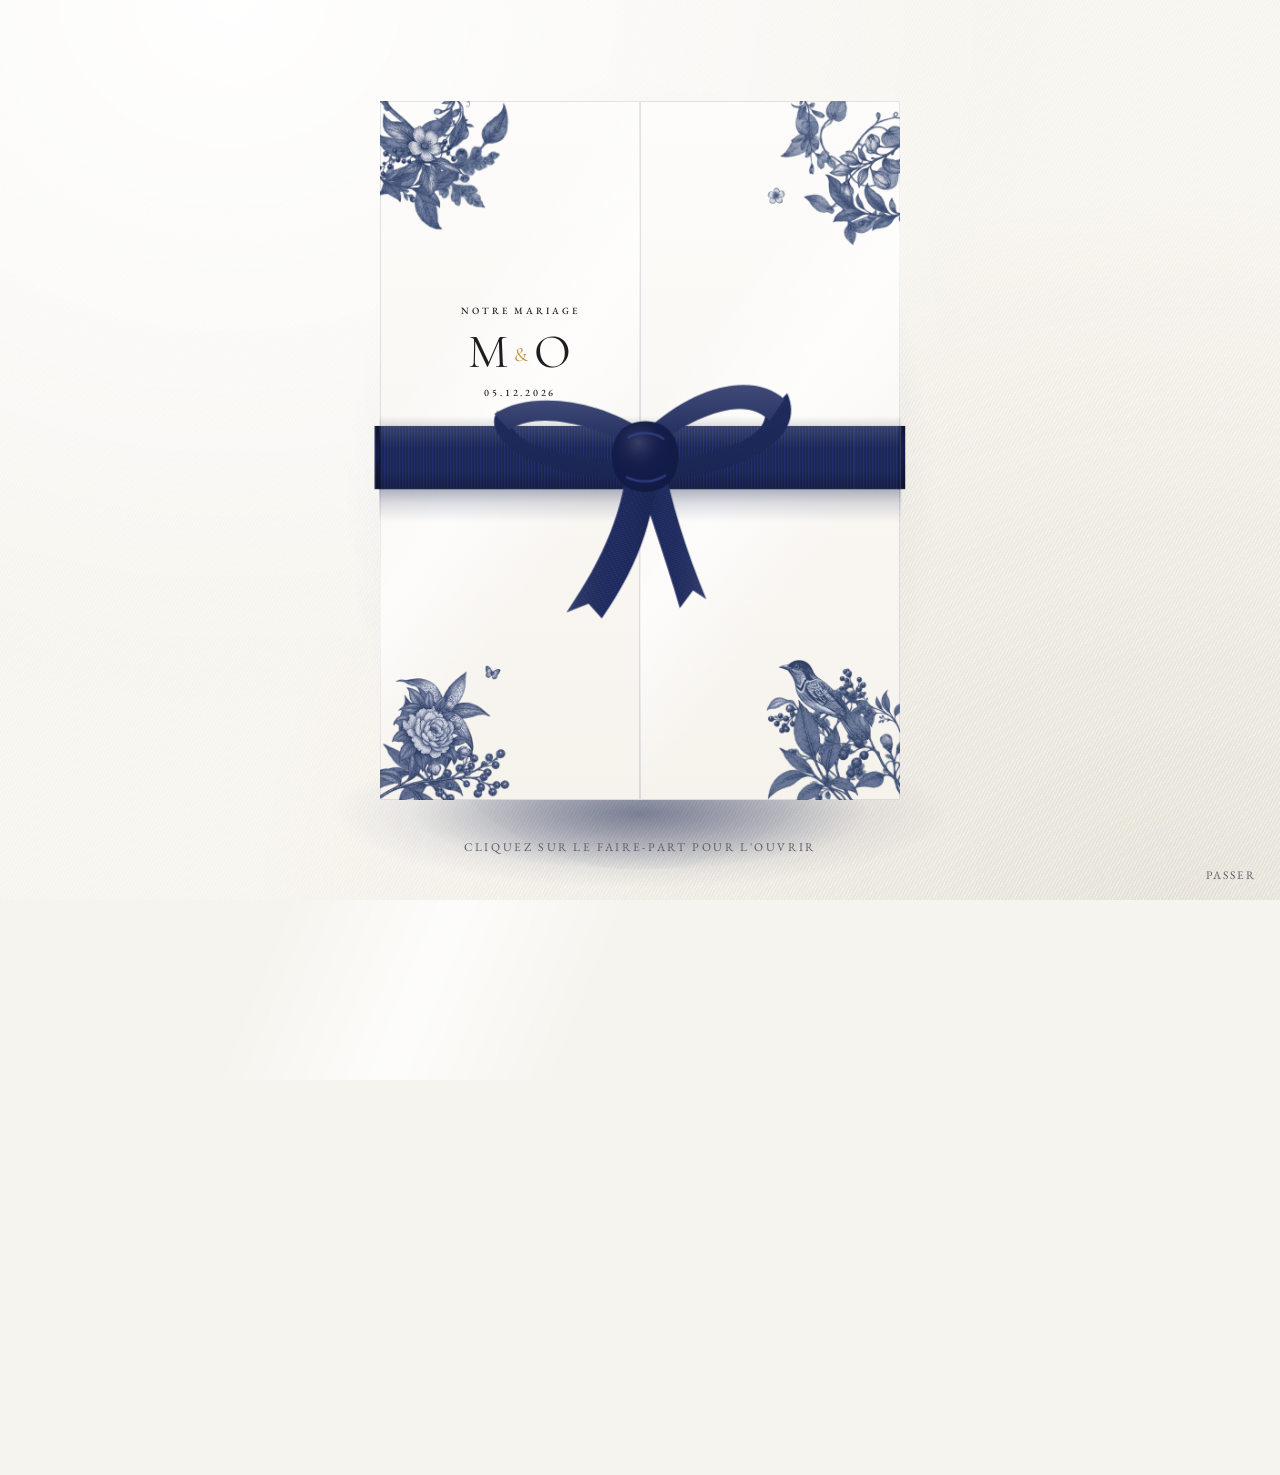
==== commit 0670a615: "Ouverture du faire-part V4 : nœud sans jour, respiration, fondus, ombre, volets identiques - Nœud re" ====
--- a/index.html
+++ b/index.html
@@ -7,7 +7,7 @@
 <title>Marie &amp; Olivier</title>
 <link rel="icon" type="image/png" href="assets/favicon.png">
 <link rel="apple-touch-icon" href="assets/apple-touch-icon.png">
-<link rel="stylesheet" href="assets/charte.css?v=202610241753">
+<link rel="stylesheet" href="assets/charte.css?v=202610241756">
 <style>
   main{max-width:1200px;margin:0 auto;padding:0 16px 0}
 
@@ -89,8 +89,8 @@
 
 <script src="assets/vendor/supabase.min.js"></script>
 <script src="assets/vendor/qrcode.min.js"></script>
-<script src="assets/commun.js?v=202610241753"></script>
-<script src="assets/ouverture.js?v=202610241753"></script>
+<script src="assets/commun.js?v=202610241756"></script>
+<script src="assets/ouverture.js?v=202610241756"></script>
 <script>
 const FONCTIONS = [
   { groupe: 'invites', deco: 'carte-1', titre: 'Déposer ses souvenirs', chemin: 'souvenirs/', etat: 'depot', accroche: 'Partagez vos souvenirs',
--- a/assets/charte.css
+++ b/assets/charte.css
@@ -150,20 +150,28 @@
 /* Séquence pilotée par classes : .approche → .tire → .denoue → .glisse → .ouvert → .sortie → .fin
    On n'anime que transform et opacity. Le site est visible dès .ouvert (body.fp-ouvre) : il est caché
    par le voile (#ouverture::before, troué aux dimensions du faire-part) et par les volets, puis découvert
-   par leur ouverture. */
+   par leur ouverture, pendant qu'il apparaît lui-même en fondu (opacité seule sur main et footer). */
 body.fp-en-cours{overflow:hidden}
-body.fp-en-cours:not(.fp-ouvre) > :not(#ouverture){visibility:hidden}
-/* Les blocs du site se posent (12 px → 0) en léger décalé, derrière les volets qui s'écartent */
-body.fp-ouvre main > .tete,body.fp-ouvre main > .groupe{animation:fp-bloc .9s cubic-bezier(.2,.6,.2,1) both;will-change:transform,opacity}
-body.fp-ouvre main > .groupe{animation-delay:.08s}
-body.fp-ouvre main > .groupe + .groupe{animation-delay:.16s}
-@keyframes fp-bloc{0%{opacity:0;transform:translateY(12px)}100%{opacity:1;transform:translateY(0)}}
+/* Avant l'ouverture, la page est là mais transparente (pas visibility:hidden : ses calques sont ainsi peints
+   d'avance, pendant l'attente, et le fondu ne coûte rien) ; l'overlay la couvre entièrement. */
+body.fp-en-cours:not(.fp-ouvre) > :not(#ouverture){opacity:0;pointer-events:none}
+body.fp-en-cours main > *,body.fp-en-cours > footer{will-change:opacity}
+/* Fondu de la page (opacité seule : ni scale ni flou), par blocs (enfants directs de main, footer) : un seul grand
+   calque pour main entier fait retomber les i/s ; les blocs déjà promus, non. Les blocs se posent aussi (12 px → 0). */
+body.fp-ouvre main > *,body.fp-ouvre > footer{animation:fp-page 1.6s cubic-bezier(.45,.05,.2,1) both}
+body.fp-ouvre main > .tete,body.fp-ouvre main > .groupe{animation:fp-page 1.6s cubic-bezier(.45,.05,.2,1) both,fp-bloc 1.1s cubic-bezier(.45,.05,.2,1) both;will-change:opacity,transform}
+body.fp-ouvre main > .groupe{animation-delay:0s,.1s}
+body.fp-ouvre main > .groupe + .groupe{animation-delay:0s,.2s}
+/* « Passer » avant l'ouverture : tout se pose vite */
+body.fp-ouvre.fp-vite main > *,body.fp-ouvre.fp-vite > footer,body.fp-ouvre.fp-vite main > .groupe{animation-duration:.5s,.5s;animation-delay:0s,0s}
+@keyframes fp-page{0%{opacity:0}100%{opacity:1}}
+@keyframes fp-bloc{0%{transform:translateY(12px)}100%{transform:translateY(0)}}
 #ouverture{position:fixed;inset:0;z-index:1000;display:flex;align-items:center;justify-content:center;background:transparent;perspective:1900px;overflow:hidden;
   --fpw:min(520px,84vw);--fph:min(calc(var(--fpw) * 1.344),86vh)}   /* dimensions du faire-part (= .fp) */
 /* Voile dur (couleur du satin) : plein jusqu'à l'ouverture (::before), puis quatre bandes (.voile) autour
    du faire-part dont les bords suivent la caméra (translate en fonction de --fpw/--fph, mêmes temps que .fp).
-   À la sortie, les bandes latérales glissent vers les bords avec les volets (qui les recouvrent : le site est
-   découvert par un rideau, jamais par un fondu) ; les bandes haut/bas (visibles sur mobile) s'ouvrent de même. */
+   À la sortie, les bandes latérales glissent vers les bords avec les volets (qui les recouvrent) ;
+   les bandes haut/bas (visibles sur mobile) s'ouvrent de même. */
 #ouverture::before{content:"";position:absolute;inset:0;z-index:-1;background:var(--satin)}
 #ouverture.ouvre::before{display:none}
 #ouverture .voile{position:absolute;z-index:-1;background:var(--satin);will-change:transform,opacity;visibility:hidden}
@@ -176,22 +184,22 @@
 #ouverture .voile.vh{bottom:calc(50% + var(--fph) / 2);--dx:0;--dy:-1;--ty:-.04}
 #ouverture .voile.vb{top:calc(50% + var(--fph) / 2);--dx:0;--dy:1;--ty:-.04}
 /* bord intérieur = bord du faire-part : décalé de (échelle − 1) / 2 × dimension, + travelling vertical final de −4 % */
-@keyframes fp-voile{0%{transform:translate(0,0);animation-timing-function:cubic-bezier(.5,0,.4,1)}
+@keyframes fp-voile{0%{transform:translate(0,0);animation-timing-function:cubic-bezier(.45,.05,.2,1)}
   58%{transform:translate(calc(var(--dx) * var(--fpw) * .15),calc(var(--dy) * var(--fph) * .15));animation-timing-function:linear}
-  68%{transform:translate(calc(var(--dx) * var(--fpw) * .165),calc(var(--dy) * var(--fph) * .165));animation-timing-function:cubic-bezier(.45,0,.55,1)}
+  68%{transform:translate(calc(var(--dx) * var(--fpw) * .165),calc(var(--dy) * var(--fph) * .165));animation-timing-function:cubic-bezier(.45,.05,.2,1)}
   100%{transform:translate(calc(var(--dx) * (var(--fpw) * .3 + 51.2vw)),0)}}   /* 51.2vw = 32vw × échelle 1.6 : même course que les volets */
 /* bandes haut/bas (hors champ sur grand écran dès que la caméra avance ; visibles sur mobile) : elles s'ouvrent
    dès que les volets sont à plat, un peu plus vite, pour ne pas laisser un cadre dur au-dessus et au-dessous du site */
-@keyframes fp-voile-v{0%{transform:translate(0,0);animation-timing-function:cubic-bezier(.5,0,.4,1)}
-  58%{transform:translate(0,calc(var(--dy) * var(--fph) * .15));animation-timing-function:cubic-bezier(.45,0,.55,1)}
+@keyframes fp-voile-v{0%{transform:translate(0,0);animation-timing-function:cubic-bezier(.45,.05,.2,1)}
+  58%{transform:translate(0,calc(var(--dy) * var(--fph) * .15));animation-timing-function:cubic-bezier(.45,.05,.2,1)}
   84%,100%{transform:translate(0,calc(var(--dy) * (var(--fph) * .3 + 100vh) + var(--ty) * var(--fph)))}}
 /* Voile satiné (trame + reflets) par-dessus : il se retire en opacité pendant que les volets s'écartent */
-#ouverture::after{content:"";position:absolute;inset:0;z-index:-1;will-change:opacity;transition:opacity 1.9s ease .2s;background:
+#ouverture::after{content:"";position:absolute;inset:0;z-index:-1;will-change:opacity;transition:opacity 1.9s cubic-bezier(.45,.05,.2,1) .2s;background:
   repeating-linear-gradient(118deg,rgba(255,255,255,.35) 0 1px,rgba(255,255,255,0) 1px 3px),
   radial-gradient(ellipse at 18% 0%,rgba(255,255,255,.95),transparent 55%),
   radial-gradient(ellipse at 92% 100%,rgba(214,208,194,.5),transparent 55%)}
 #ouverture.ouvre::after{opacity:0}
-#ouverture.fin{animation:fp-fondu .45s ease forwards}
+#ouverture.fin{animation:fp-fondu .5s cubic-bezier(.45,.05,.2,1) forwards}
 @keyframes fp-fondu{to{opacity:0;visibility:hidden}}
 #ouverture .indice{position:absolute;left:50%;bottom:3.5%;transform:translateX(-50%);font-size:.74rem;letter-spacing:.22em;text-transform:uppercase;color:var(--encre-douce);opacity:0;transition:opacity .8s ease;pointer-events:none;white-space:nowrap}
 #ouverture.attente .indice{opacity:1;pointer-events:auto;cursor:pointer;animation:fp-indice 2.4s ease-in-out infinite}
@@ -203,61 +211,73 @@
 /* Le faire-part (la « caméra » agit sur son transform) */
 .fp{position:relative;width:min(520px,84vw);aspect-ratio:1500/2016;max-height:78vh;transform-style:preserve-3d;
   transform:translateY(2%) scale(.82) rotateX(6deg) rotateY(-4deg);will-change:transform}
-/* ombre portée séparée (pas de filter sur .fp : casserait le preserve-3d) */
-.fp::before{content:"";position:absolute;inset:2% 1%;border-radius:4px;transform:translateY(28px) translateZ(-2px) scale(1.07);opacity:.55;
-  background:radial-gradient(ellipse at 50% 50%,rgba(27,38,82,.22),rgba(27,38,82,.06) 45%,rgba(27,38,82,0) 68%);inset:auto -4% -7% -4%;height:14%;border-radius:50%;will-change:transform,opacity}
-/* Plan 1 — approche : on grandit et on se redresse, l'ombre se resserre */
-.fp.approche{animation:fp-approche 1.6s cubic-bezier(.6,.02,.25,1) forwards}
+/* Ombre portée (pas de filter ni de box-shadow flou animé : des dégradés statiques dont on anime transform/opacity) :
+   ::before = ombre au sol, large et douce (halo étendu + noyau serré superposés), derrière le papier (translateZ < 0) ;
+   le halo de contact est #ouverture .halo (voir plus bas). */
+.fp::before{content:"";position:absolute;left:-10%;right:-10%;bottom:-11%;height:22%;border-radius:50%;will-change:transform,opacity;
+  transform:translateY(30px) translateZ(-2px) scale(1.08);opacity:.6;background:
+  radial-gradient(ellipse at 50% 50%,rgba(27,38,82,.38),rgba(27,38,82,.16) 30%,rgba(27,38,82,0) 52%),
+  radial-gradient(ellipse at 50% 50%,rgba(27,38,82,.25),rgba(27,38,82,.08) 45%,rgba(27,38,82,0) 70%)}
+/* Halo de contact tout autour du papier (pour qu'il se découpe sur le satin) : un frère de .fp, derrière lui, hors
+   de son contexte 3D (un pseudo-élément enfant serait re-rastérisé à chaque image pendant le travelling). Il suit la
+   caméra pendant l'approche et s'efface dès l'ouverture. */
+#ouverture .halo{position:absolute;z-index:-1;left:50%;top:50%;width:calc(var(--fpw) * 1.18);height:calc(var(--fph) * 1.16);
+  margin:calc(var(--fph) * -.565) 0 0 calc(var(--fpw) * -.59);border-radius:50%;will-change:transform,opacity;
+  transform:translateY(2%) scale(.84);opacity:.7;background:radial-gradient(ellipse at 50% 54%,rgba(27,38,82,.17),rgba(27,38,82,.08) 44%,rgba(27,38,82,0) 68%)}
+#ouverture.approche .halo{animation:fp-halo-approche 1.7s cubic-bezier(.45,.05,.2,1) forwards}
+@keyframes fp-halo-approche{0%{transform:translateY(2%) scale(.84);opacity:.7}100%{transform:translateY(.5%) scale(1);opacity:1}}
+#ouverture.ouvre .halo{animation:fp-halo-ouvre .6s cubic-bezier(.45,.05,.2,1) forwards}
+@keyframes fp-halo-ouvre{0%{transform:translateY(.5%) scale(1);opacity:1}100%{transform:translateY(.5%) scale(1.04);opacity:0;visibility:hidden}}
+/* Plan 1 — approche : on grandit et on se redresse, l'ombre se resserre et s'affirme */
+.fp.approche{animation:fp-approche 1.7s cubic-bezier(.45,.05,.2,1) forwards}
 @keyframes fp-approche{0%{transform:translateY(2%) scale(.82) rotateX(6deg) rotateY(-4deg)}100%{transform:translateY(0) scale(1) rotateX(0) rotateY(0)}}
-.fp.approche::before{animation:fp-ombre-approche 1.6s cubic-bezier(.6,.02,.25,1) forwards}
-@keyframes fp-ombre-approche{0%{transform:translateY(28px) translateZ(-2px) scale(1.07);opacity:.55}100%{transform:translateY(12px) translateZ(-2px) scale(1);opacity:.9}}
+.fp.approche::before{animation:fp-ombre-approche 1.7s cubic-bezier(.45,.05,.2,1) forwards}
+@keyframes fp-ombre-approche{0%{transform:translateY(30px) translateZ(-2px) scale(1.08);opacity:.6}100%{transform:translateY(14px) translateZ(-2px) scale(1);opacity:1}}
 /* Plan 3 + 4 — une seule course de caméra (3,6 s) : elle avance pendant l'ouverture (0 → 58 %), marque un
    temps quand les volets sont ouverts (58 → 68 %), puis traverse doucement (68 → 100 %) */
 .fp.ouvert{animation:fp-camera 3.6s forwards}
-@keyframes fp-camera{0%{transform:translateY(0) scale(1);animation-timing-function:cubic-bezier(.5,0,.4,1)}
+@keyframes fp-camera{0%{transform:translateY(0) scale(1);animation-timing-function:cubic-bezier(.45,.05,.2,1)}
   58%{transform:translateY(0) scale(1.3);animation-timing-function:linear}
-  68%{transform:translateY(0) scale(1.33);animation-timing-function:cubic-bezier(.45,0,.55,1)}
+  68%{transform:translateY(0) scale(1.33);animation-timing-function:cubic-bezier(.45,.05,.2,1)}
   100%{transform:translateY(-4%) scale(1.6)}}
-.fp.ouvert::before{animation:fp-ombre-ouvre 1.6s ease forwards}
-@keyframes fp-ombre-ouvre{0%{transform:translateY(12px) translateZ(-2px) scale(1);opacity:.9}100%{transform:translateY(12px) translateZ(-2px) scale(.9);opacity:0}}
+.fp.ouvert::before{animation:fp-ombre-ouvre 1.3s cubic-bezier(.45,.05,.2,1) forwards}
+@keyframes fp-ombre-ouvre{0%{transform:translateY(14px) translateZ(-2px) scale(1);opacity:1}100%{transform:translateY(14px) translateZ(-2px) scale(.9);opacity:0}}
 
 /* Volets : une seule animation chacun. Ils s'ouvrent jusqu'à 160° (0 → 58 %), se posent (58 → 68 %), puis
    continuent leur rotation au-delà de 180° en s'éloignant vers les bords de l'écran (translateX en vw, dans le
-   repère du faire-part) : vus en perspective, ce sont des tranches de papier qui sortent du cadre. Les faces ne
-   s'estompent qu'au tout dernier moment (90 → 100 %), quand les volets sont déjà hors champ (sécurité). */
+   repère du faire-part) : vus en perspective, ce sont des tranches de papier qui sortent du cadre. Sur la dernière
+   partie de la course (70 → 100 %), les faces s'effacent en fondu doux. */
 .fp .volet{position:absolute;top:0;bottom:0;width:50%;transform-style:preserve-3d;will-change:transform}
 .fp .face{will-change:transform,opacity;contain:paint}
 .fp .volet.g{left:0;transform-origin:left center}
 .fp .volet.d{right:0;transform-origin:right center}
 .fp.ouvert .volet.g{animation:fp-volet-g 3.6s forwards}
 .fp.ouvert .volet.d{animation:fp-volet-d 3.6s .2s forwards}
-@keyframes fp-volet-g{0%{transform:translateX(0) rotateY(0);animation-timing-function:cubic-bezier(.6,0,.25,1)}
+@keyframes fp-volet-g{0%{transform:translateX(0) rotateY(0);animation-timing-function:cubic-bezier(.45,.05,.2,1)}
   58%{transform:translateX(0) rotateY(-160deg);animation-timing-function:linear}
-  68%{transform:translateX(0) rotateY(-166deg);animation-timing-function:cubic-bezier(.45,0,.55,1)}
+  68%{transform:translateX(0) rotateY(-166deg);animation-timing-function:cubic-bezier(.45,.05,.2,1)}
   100%{transform:translateX(-32vw) rotateY(-215deg)}}
-@keyframes fp-volet-d{0%{transform:translateX(0) rotateY(0);animation-timing-function:cubic-bezier(.6,0,.25,1)}
+@keyframes fp-volet-d{0%{transform:translateX(0) rotateY(0);animation-timing-function:cubic-bezier(.45,.05,.2,1)}
   58%{transform:translateX(0) rotateY(160deg);animation-timing-function:linear}
-  68%{transform:translateX(0) rotateY(166deg);animation-timing-function:cubic-bezier(.45,0,.55,1)}
+  68%{transform:translateX(0) rotateY(166deg);animation-timing-function:cubic-bezier(.45,.05,.2,1)}
   100%{transform:translateX(32vw) rotateY(215deg)}}
 .fp.ouvert .volet.g .face{animation:fp-face-fade 3.6s linear forwards}
 .fp.ouvert .volet.d .face{animation:fp-face-fade 3.6s linear .2s forwards}
-@keyframes fp-face-fade{0%,90%{opacity:1}100%{opacity:0}}
+@keyframes fp-face-fade{0%,70%{opacity:1}100%{opacity:0}}
+/* Les deux rectos sont rigoureusement identiques (même papier, même reflet, même liseré), les deux dos aussi. */
 .fp .face{position:absolute;inset:0;overflow:hidden;backface-visibility:hidden;-webkit-backface-visibility:hidden;
-  background:linear-gradient(160deg,#fdfcfa,#f4f1ea)}
-.fp .face.recto{box-shadow:none}
-.fp .face.recto::before{content:"";position:absolute;inset:0;background:linear-gradient(125deg,rgba(255,255,255,0) 30%,rgba(255,255,255,.85) 48%,rgba(255,255,255,0) 66%);pointer-events:none}
-/* dos : un papier légèrement plus chaud que le satin du fond, ombré près de la pliure et liseré d'un fil
+  background:linear-gradient(180deg,#fdfcfa,#f6f3ed);box-shadow:inset 0 0 0 1px rgba(27,38,82,.12)}
+.fp .face.recto::before{content:"";position:absolute;inset:0;background:linear-gradient(125deg,rgba(255,255,255,0) 30%,rgba(255,255,255,.7) 48%,rgba(255,255,255,0) 66%);pointer-events:none}
+/* dos : un papier légèrement plus chaud que le satin du fond, liseré d'un fil
    (sinon, une fois à plat sur le voile, le volet serait invisible) */
-.fp .face.dos{transform:rotateY(180deg);background:#f3efe6;box-shadow:inset 0 0 0 1px rgba(27,38,82,.09)}
-.fp .volet.g .face.dos{background:linear-gradient(270deg,#e6e1d4,#f1ede4 32%,#f4f0e8)}
-.fp .volet.d .face.dos{background:linear-gradient(90deg,#e6e1d4,#f1ede4 32%,#f4f0e8)}
-/* ombre interne qui court sur les faces pendant la rotation */
-.fp .face::after{content:"";position:absolute;inset:0;opacity:0;pointer-events:none;will-change:opacity}
-.fp .volet.g .face.recto::after{background:linear-gradient(90deg,rgba(27,38,82,.55),rgba(27,38,82,0) 70%)}
-.fp .volet.d .face.recto::after{background:linear-gradient(270deg,rgba(27,38,82,.55),rgba(27,38,82,0) 70%)}
-.fp.ouvert .volet.g .face::after{animation:fp-ombre-int 2.1s ease-in-out forwards}
-.fp.ouvert .volet.d .face::after{animation:fp-ombre-int 2.1s ease-in-out .2s forwards}
-@keyframes fp-ombre-int{0%{opacity:0}45%{opacity:.7}100%{opacity:0}}
+.fp .face.dos{transform:rotateY(180deg);background:linear-gradient(180deg,#f3efe6,#ece7dc)}
+/* ombre interne qui court sur les faces pendant la rotation (invisible au repos : opacité 0, symétrique) */
+.fp .face::after{content:"";position:absolute;inset:0;opacity:0;pointer-events:none;will-change:opacity,transform}   /* will-change:transform : pas re-rastérisé pendant le travelling */
+.fp .volet.g .face::after{background:linear-gradient(90deg,rgba(27,38,82,.5),rgba(27,38,82,0) 70%)}
+.fp .volet.d .face::after{background:linear-gradient(270deg,rgba(27,38,82,.5),rgba(27,38,82,0) 70%)}
+.fp.ouvert .volet.g .face::after{animation:fp-ombre-int 2.2s cubic-bezier(.45,.05,.2,1) forwards}
+.fp.ouvert .volet.d .face::after{animation:fp-ombre-int 2.2s cubic-bezier(.45,.05,.2,1) .2s forwards}
+@keyframes fp-ombre-int{0%{opacity:0}45%{opacity:.65}100%{opacity:0}}
 .fp .m{position:absolute;display:block;pointer-events:none}
 .fp .m img{width:100%;height:auto;display:block}
 .fp .m.miroir img{transform:scaleX(-1)}
@@ -280,62 +300,70 @@
 .ruban .bord{position:absolute;top:0;bottom:0;width:5%;background:linear-gradient(180deg,#0f1736,#141d4a 40%,#0c1330)}
 .ruban .bord.g{right:100%;transform-origin:100% 50%;transform:rotateY(-80deg)}
 .ruban .bord.d{left:100%;transform-origin:0% 50%;transform:rotateY(80deg)}
-/* Nœud : le centre du nœud (x 52 %, y 35 % du SVG) est posé sur l'axe du ruban */
+/* Nœud : l'axe du ruban passe par y 118 du SVG (le ruban occupe y 76 → 162) ; le ventre (x 191-279, y 70-166)
+   recouvre le haut des pans (y 116) et les racines des boucles (x 235) : aucune jonction n'est jamais à nu. */
 .noeud{position:absolute;left:17.8%;top:38.5%;width:62%;transform:translateZ(8px)}
 .noeud svg{width:100%;height:auto;display:block;overflow:visible}
 .ruban,.noeud{will-change:transform,opacity}
-.noeud .boucle,.noeud .brin,.noeud .pan,.noeud .centre{transform-box:fill-box}
-.noeud .boucle.a{transform-origin:100% 50%}
-.noeud .boucle.b{transform-origin:0% 50%}
-.noeud .boucle.a .brin{transform-origin:100% 50%}
-.noeud .boucle.b .brin{transform-origin:0% 50%}
-.noeud .pan.a{transform-origin:100% 0%}
-.noeud .pan.b{transform-origin:0% 0%}
+.noeud .boucle,.noeud .resp,.noeud .brin,.noeud .pan,.noeud .osc,.noeud .centre{transform-box:fill-box}
+.noeud .boucle.a,.noeud .boucle.a .resp,.noeud .boucle.a .brin{transform-origin:100% 50%}   /* racine (x 235) */
+.noeud .boucle.b,.noeud .boucle.b .resp,.noeud .boucle.b .brin{transform-origin:0% 50%}
+.noeud .pan.a,.noeud .pan.a .osc{transform-origin:84% 0%}   /* point d'ancrage sous le ventre (x 232, y 116) */
+.noeud .pan.b,.noeud .pan.b .osc{transform-origin:20% 0%}
 .noeud .centre{transform-origin:50% 50%}
-/* au repos, les boucles respirent à peine */
-.noeud .boucle{animation:fp-souffle 3s ease-in-out infinite alternate}
-.noeud .boucle.b{animation-delay:-1.5s}
-@keyframes fp-souffle{to{transform:scale(1.025) rotate(.8deg)}}
-
-/* Plan 2.1 — .tire : on tire le pan gauche, il s'allonge et oscille ; la boucle droite se resserre */
-.fp.tire .pan.a{animation:fp-pan-tire .7s cubic-bezier(.34,1.3,.5,1) forwards}
-@keyframes fp-pan-tire{0%{transform:none}45%{transform:translate(-10px,26px) rotate(10deg) scaleY(1.3)}72%{transform:translate(-6px,20px) rotate(3deg) scaleY(1.22)}100%{transform:translate(-7px,22px) rotate(6deg) scaleY(1.25)}}
-.fp.tire .boucle.b{animation:fp-boucle-serre .7s cubic-bezier(.4,0,.2,1) forwards}
-@keyframes fp-boucle-serre{0%{transform:none}60%{transform:scaleX(.74) rotate(7deg)}100%{transform:scaleX(.78) rotate(5deg)}}
-.fp.tire .boucle.a{animation:fp-boucle-tend .7s ease-in-out forwards}
+/* Au repos (attente du clic, approche), le nœud respire : les boucles se gonflent et tournent un peu autour de
+   leur racine, les pans se balancent. Sur des groupes intérieurs (.resp, .osc) : les animations de dénouage, posées
+   sur les groupes extérieurs, ne les coupent pas net (aucun saut au départ). */
+.noeud .resp{animation:fp-souffle 3s cubic-bezier(.45,.05,.55,.95) infinite alternate}
+.noeud .boucle.b .resp{animation-delay:-1.5s}
+@keyframes fp-souffle{from{transform:scale(1) rotate(0)}to{transform:scale(1.07) rotate(2.5deg)}}
+.noeud .osc{animation:fp-balance 3s cubic-bezier(.45,.05,.55,.95) infinite alternate}
+.noeud .pan.a .osc{animation-delay:-.9s}
+.noeud .pan.b .osc{animation-delay:-2.1s}
+@keyframes fp-balance{from{transform:rotate(-1.6deg)}to{transform:rotate(1.6deg)}}
+
+/* Plan 2.1 — .tire : on tire le pan gauche, il s'allonge depuis sous le ventre et oscille ; la boucle droite se resserre */
+.fp.tire .pan.a{animation:fp-pan-tire .8s cubic-bezier(.34,1.25,.5,1) forwards}
+@keyframes fp-pan-tire{0%{transform:none}45%{transform:translate(-3px,6px) rotate(9deg) scaleY(1.3)}72%{transform:translate(-2px,4px) rotate(3deg) scaleY(1.22)}100%{transform:translate(-2px,5px) rotate(6deg) scaleY(1.25)}}
+.fp.tire .boucle.b{animation:fp-boucle-serre .8s cubic-bezier(.45,.05,.2,1) forwards}
+@keyframes fp-boucle-serre{0%{transform:none}60%{transform:scaleX(.76) rotate(6deg)}100%{transform:scaleX(.8) rotate(5deg)}}
+.fp.tire .boucle.a{animation:fp-boucle-tend .8s cubic-bezier(.45,.05,.2,1) forwards}
 @keyframes fp-boucle-tend{0%{transform:none}100%{transform:scaleX(1.06) rotate(-2deg)}}
 
-/* Plan 2.2 — .denoue : la boucle droite se vide en se tordant (brins décalés) */
-.fp.denoue .boucle.b{animation:fp-boucle-b-vide .75s cubic-bezier(.55,0,.3,1) forwards}
-@keyframes fp-boucle-b-vide{0%{transform:scaleX(.78) rotate(5deg)}40%{transform:scaleX(.5) rotate(10deg) skewY(-7deg)}75%{transform:scaleX(.2) rotate(18deg) skewY(-14deg);opacity:1}100%{transform:scaleX(.02) rotate(26deg) skewY(-18deg);opacity:0}}
-.fp.denoue .boucle.b .brin.haut{animation:fp-brin-tord .75s ease-in-out forwards}
-.fp.denoue .boucle.b .brin.bas{animation:fp-brin-tord .75s ease-in-out .08s forwards}
-/* Plan 2.3 — la boucle gauche fait de même, un peu après */
-.fp.denoue .boucle.a{animation:fp-boucle-a-vide .8s cubic-bezier(.55,0,.3,1) .45s forwards}
+/* Plan 2.2 — .denoue : la boucle droite se replie vers le ventre en se tordant (brins décalés) ; elle est entièrement
+   sous le ventre dès 75 % (scaleX .2 → 40 px autour de la racine), avant de s'éteindre */
+.fp.denoue .boucle.b{animation:fp-boucle-b-vide .85s cubic-bezier(.45,.05,.2,1) forwards}
+@keyframes fp-boucle-b-vide{0%{transform:scaleX(.8) rotate(5deg)}40%{transform:scaleX(.5) rotate(10deg) skewY(-7deg)}75%{transform:scaleX(.2) rotate(18deg) skewY(-14deg);opacity:1}100%{transform:scaleX(.02) rotate(26deg) skewY(-18deg);opacity:0}}
+.fp.denoue .boucle.b .brin.haut{animation:fp-brin-tord .85s cubic-bezier(.45,.05,.2,1) forwards}
+.fp.denoue .boucle.b .brin.bas{animation:fp-brin-tord .85s cubic-bezier(.45,.05,.2,1) .08s forwards}
+/* Plan 2.3 — la boucle gauche fait de même, un peu après (chevauchement) */
+.fp.denoue .boucle.a{animation:fp-boucle-a-vide .9s cubic-bezier(.45,.05,.2,1) .4s forwards}
 @keyframes fp-boucle-a-vide{0%{transform:scaleX(1.06) rotate(-2deg)}35%{transform:scaleX(.6) rotate(-9deg) skewY(8deg)}75%{transform:scaleX(.2) rotate(-19deg) skewY(15deg);opacity:1}100%{transform:scaleX(.02) rotate(-28deg) skewY(20deg);opacity:0}}
-.fp.denoue .boucle.a .brin.haut{animation:fp-brin-tord .8s ease-in-out .45s forwards}
-.fp.denoue .boucle.a .brin.bas{animation:fp-brin-tord .8s ease-in-out .55s forwards}
-@keyframes fp-brin-tord{0%{transform:none}50%{transform:scaleY(.72) rotate(4deg)}100%{transform:scaleY(.4) rotate(9deg)}}
-/* Plan 2.4 — le nœud central se desserre : il s'élargit puis s'aplatit */
-.fp.denoue .centre{animation:fp-centre .6s cubic-bezier(.45,0,.3,1) .95s forwards}
-@keyframes fp-centre{0%{transform:none;opacity:1}40%{transform:scale(1.3,1.12);opacity:1}100%{transform:scale(1.7,.22);opacity:0}}
+.fp.denoue .boucle.a .brin.haut{animation:fp-brin-tord .9s cubic-bezier(.45,.05,.2,1) .4s forwards}
+.fp.denoue .boucle.a .brin.bas{animation:fp-brin-tord .9s cubic-bezier(.45,.05,.2,1) .5s forwards}
+@keyframes fp-brin-tord{0%{transform:none}50%{transform:scaleY(.8) rotate(3deg)}100%{transform:scaleY(.6) rotate(6deg)}}
+/* Plan 2.4 — le ventre se desserre : il s'élargit puis s'aplatit sur l'axe du ruban (où le haut des pans est posé) */
+.fp.denoue .centre{animation:fp-centre .7s cubic-bezier(.45,.05,.2,1) 1s forwards}
+@keyframes fp-centre{0%{transform:none;opacity:1}40%{transform:scale(1.25,1.1);opacity:1}100%{transform:scale(1.5,.3);opacity:0}}
 /* Plan 2.5 — les pans s'allongent quand leur boucle se vide, puis retombent avec deux balancements amortis (pivot sous le ruban) */
-.fp.denoue .pan.a{animation:fp-pan-a-tombe 2.2s cubic-bezier(.4,0,.3,1) forwards}
-@keyframes fp-pan-a-tombe{0%{transform:translate(-7px,22px) rotate(6deg) scaleY(1.25)}20%{transform:translate(-6px,20px) rotate(4deg) scaleY(1.25)}55%{transform:translate(-3px,12px) rotate(3deg) scaleY(1.45)}70%{transform:translate(-2px,8px) rotate(15deg) scaleY(1.5)}82%{transform:translate(-1px,6px) rotate(0deg) scaleY(1.5)}92%{transform:translate(0,6px) rotate(8deg) scaleY(1.5)}100%{transform:translate(0,6px) rotate(5deg) scaleY(1.5)}}
-.fp.denoue .pan.b{animation:fp-pan-b-tombe 2.2s cubic-bezier(.4,0,.3,1) forwards}
-@keyframes fp-pan-b-tombe{0%{transform:none}35%{transform:translate(2px,6px) rotate(-3deg) scaleY(1.4)}60%{transform:translate(1px,6px) rotate(-17deg) scaleY(1.45)}75%{transform:translate(0,6px) rotate(-3deg) scaleY(1.45)}88%{transform:translate(0,6px) rotate(-11deg) scaleY(1.45)}100%{transform:translate(0,6px) rotate(-7deg) scaleY(1.45)}}
-/* Plan 2.6 — .glisse : le ruban se détache (il descend d'abord un peu, se desserre) puis tombe droit,
-   toujours de la largeur du faire-part ; le nœud l'accompagne avec un très léger balancement */
-.fp.glisse .ruban{animation:fp-ruban-glisse 1.2s forwards}
-@keyframes fp-ruban-glisse{0%{transform:translateZ(6px) translateY(0);animation-timing-function:cubic-bezier(.3,.6,.4,1)}
-  22%{transform:translateZ(10px) translateY(2.5vh);animation-timing-function:cubic-bezier(.5,0,.85,.55)}
-  90%{opacity:1}100%{transform:translateZ(10px) translateY(85vh);opacity:0}}
-.fp.glisse .noeud{animation:fp-noeud-glisse 1.2s forwards}
-@keyframes fp-noeud-glisse{0%{transform:translateZ(8px) translateY(0) rotate(0);animation-timing-function:cubic-bezier(.3,.6,.4,1)}
-  22%{transform:translateZ(12px) translateY(2.5vh) rotate(-1.5deg);animation-timing-function:cubic-bezier(.5,0,.85,.55)}
-  90%{opacity:1}100%{transform:translateZ(12px) translateY(85vh) rotate(2.5deg);opacity:0}}
-
-@media (prefers-reduced-motion:reduce){#ouverture{display:none}body.fp-en-cours{overflow:auto}body.fp-en-cours > :not(#ouverture){visibility:visible;opacity:1;transform:none;animation:none}}
+.fp.denoue .pan.a{animation:fp-pan-a-tombe 2.3s cubic-bezier(.45,.05,.2,1) forwards}
+@keyframes fp-pan-a-tombe{0%{transform:translate(-2px,5px) rotate(6deg) scaleY(1.25)}20%{transform:translate(-2px,5px) rotate(4deg) scaleY(1.25)}55%{transform:translate(-1px,4px) rotate(3deg) scaleY(1.45)}70%{transform:translate(0,4px) rotate(13deg) scaleY(1.5)}82%{transform:translate(0,4px) rotate(0deg) scaleY(1.5)}92%{transform:translate(0,4px) rotate(7deg) scaleY(1.5)}100%{transform:translate(0,4px) rotate(5deg) scaleY(1.5)}}
+.fp.denoue .pan.b{animation:fp-pan-b-tombe 2.3s cubic-bezier(.45,.05,.2,1) forwards}
+@keyframes fp-pan-b-tombe{0%{transform:none}35%{transform:translate(1px,4px) rotate(-3deg) scaleY(1.4)}60%{transform:translate(0,4px) rotate(-15deg) scaleY(1.45)}75%{transform:translate(0,4px) rotate(-3deg) scaleY(1.45)}88%{transform:translate(0,4px) rotate(-10deg) scaleY(1.45)}100%{transform:translate(0,4px) rotate(-7deg) scaleY(1.45)}}
+/* Plan 2.6 — .glisse : le ruban se détache (il descend d'abord un peu, se desserre) puis tombe droit en s'effaçant
+   en fondu, toujours de la largeur du faire-part ; le nœud l'accompagne avec un très léger balancement */
+.fp.glisse .ruban{animation:fp-ruban-glisse 1.3s forwards}
+@keyframes fp-ruban-glisse{0%{transform:translateZ(6px) translateY(0);opacity:1;animation-timing-function:cubic-bezier(.3,.6,.4,1)}
+  22%{transform:translateZ(10px) translateY(2.5vh);opacity:1;animation-timing-function:cubic-bezier(.5,0,.8,.6)}
+  100%{transform:translateZ(10px) translateY(80vh);opacity:0}}
+.fp.glisse .noeud{animation:fp-noeud-glisse 1.3s forwards}
+@keyframes fp-noeud-glisse{0%{transform:translateZ(8px) translateY(0) rotate(0);opacity:1;animation-timing-function:cubic-bezier(.3,.6,.4,1)}
+  22%{transform:translateZ(12px) translateY(2.5vh) rotate(-1.5deg);opacity:1;animation-timing-function:cubic-bezier(.5,0,.8,.6)}
+  100%{transform:translateZ(12px) translateY(80vh) rotate(2.5deg);opacity:0}}
+
+@media (prefers-reduced-motion:reduce){#ouverture{display:none}body.fp-en-cours{overflow:auto}body.fp-en-cours > :not(#ouverture){visibility:visible;opacity:1;transform:none;animation:none;pointer-events:auto}}
+
+/* Ruban et nœud bleus sur le coin haut-droit des cartes d'en-tête (pages invités) */
 
 /* Ruban et nœud bleus sur le coin haut-droit des cartes d'en-tête (pages invités) */
 .entete-site .ruban-coin{position:absolute;top:0;right:0;width:210px;height:210px;overflow:hidden;pointer-events:none;z-index:2}
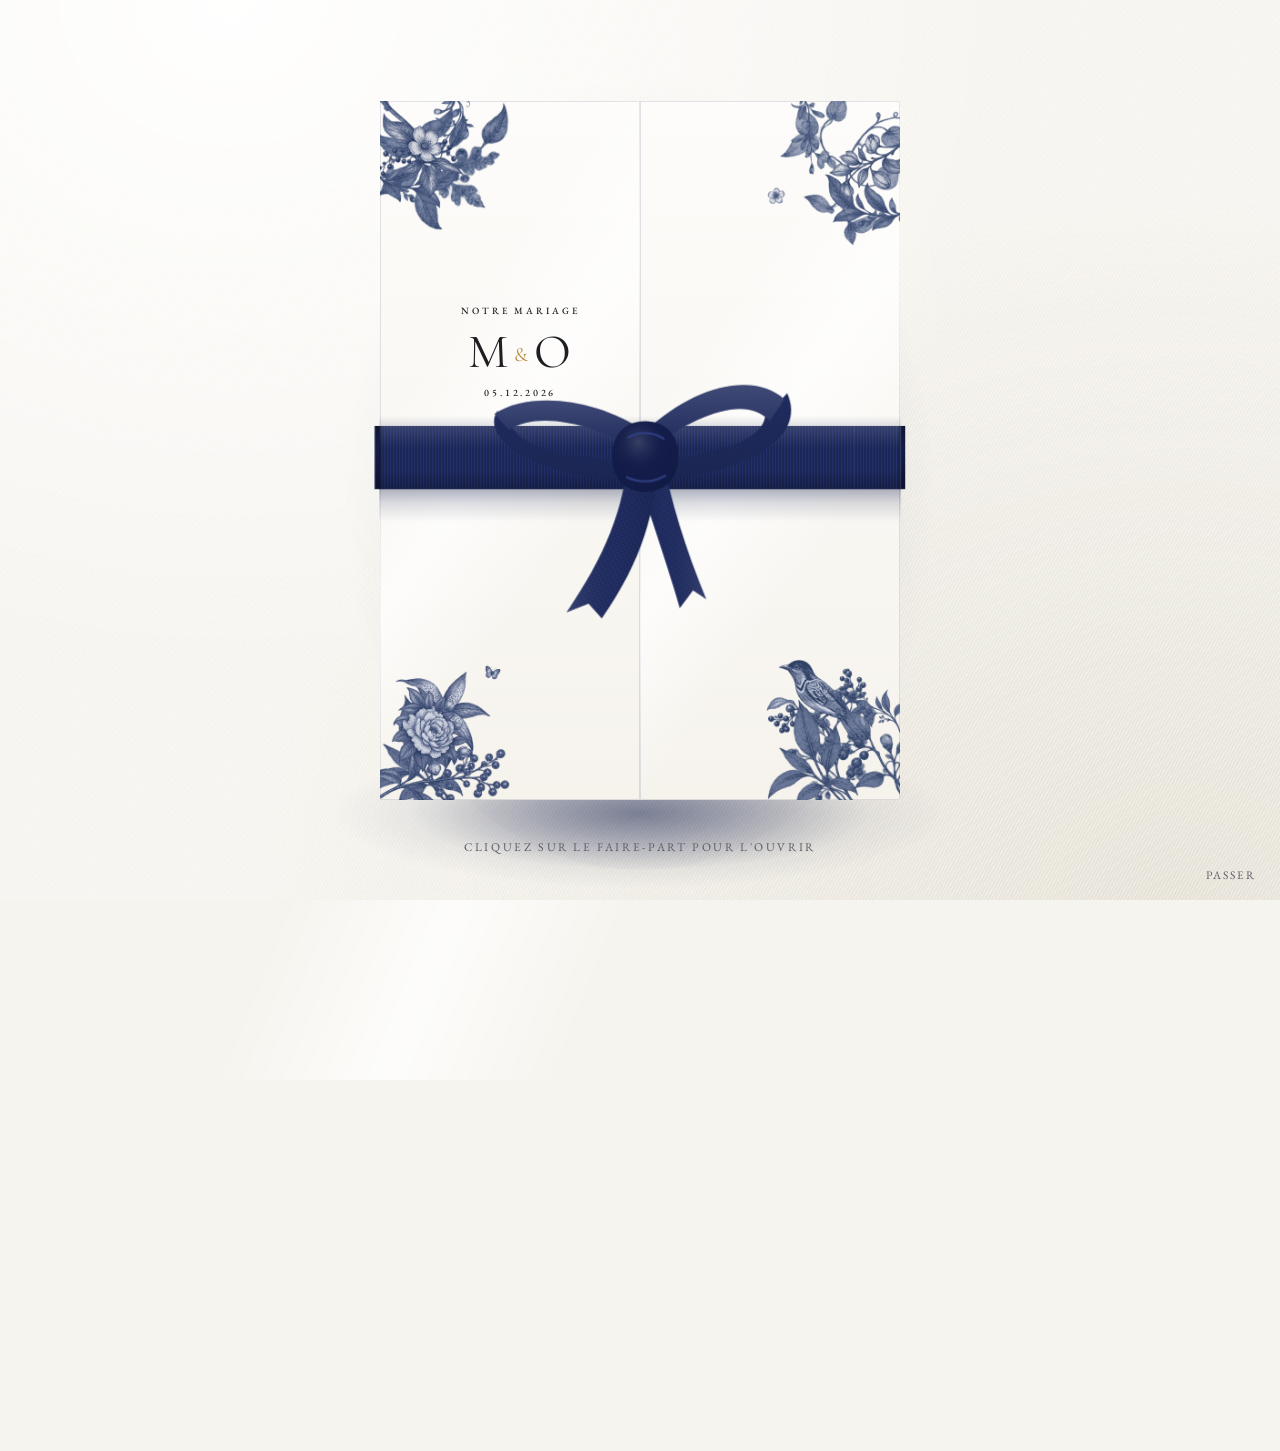
==== commit 77aa4e9e: "Accueil : compteur de visiteurs en pastille sous l'état de publication Co-Authored-By: Claude Fable " ====
--- a/index.html
+++ b/index.html
@@ -7,7 +7,7 @@
 <title>Marie &amp; Olivier</title>
 <link rel="icon" type="image/png" href="assets/favicon.png">
 <link rel="apple-touch-icon" href="assets/apple-touch-icon.png">
-<link rel="stylesheet" href="assets/charte.css?v=202610241756">
+<link rel="stylesheet" href="assets/charte.css?v=202610241757">
 <style>
   main{max-width:1200px;margin:0 auto;padding:0 16px 0}
 
@@ -28,8 +28,8 @@
   .fonction:hover{transform:translateY(-3px);box-shadow:0 20px 44px rgba(27,38,82,.16)}
   .fonction .deco{position:absolute;right:-10px;top:-6px;width:46%;max-height:46%;object-fit:contain;object-position:top right;opacity:.95}
   .fonction .deco.carte-1{transform:scaleX(-1);right:22px;top:6px;width:40%}
-  .visites{position:relative;margin:0;font-size:.6rem;letter-spacing:.14em;text-transform:uppercase;color:var(--encre-douce);display:flex;align-items:center;gap:7px;min-height:1em;white-space:nowrap}
-  .visites::before{content:'✦';color:var(--or);font-size:.55rem}
+  .visites{position:absolute;left:20px;top:46px;margin:0;font-size:.6rem;letter-spacing:.16em;text-transform:uppercase;padding:3px 9px;border-radius:12px;border:1px solid var(--perle-fonce);color:var(--encre-douce);background:rgba(255,255,255,.7);white-space:nowrap}
+  .visites:empty{display:none}
   .fonction h3{font-size:1.5rem;font-style:italic;margin-top:70px;position:relative}
   .etat-pub{position:absolute;left:20px;top:18px;font-size:.6rem;letter-spacing:.16em;text-transform:uppercase;padding:3px 9px;border-radius:12px;border:1px solid var(--perle-fonce);color:var(--encre-douce);background:rgba(255,255,255,.7)}
   .etat-pub.ok{border-color:#9bbba6;color:var(--ok)} .etat-pub.non{border-color:#e0b4b8;color:var(--erreur)}
@@ -89,8 +89,8 @@
 
 <script src="assets/vendor/supabase.min.js"></script>
 <script src="assets/vendor/qrcode.min.js"></script>
-<script src="assets/commun.js?v=202610241756"></script>
-<script src="assets/ouverture.js?v=202610241756"></script>
+<script src="assets/commun.js?v=202610241757"></script>
+<script src="assets/ouverture.js?v=202610241757"></script>
 <script>
 const FONCTIONS = [
   { groupe: 'invites', deco: 'carte-1', titre: 'Déposer ses souvenirs', chemin: 'souvenirs/', etat: 'depot', accroche: 'Partagez vos souvenirs',
@@ -120,8 +120,8 @@
   el.innerHTML = `${motif(f.deco, 'deco ' + f.deco)}
     ${f.etat ? `<span class="etat-pub" data-etat="${f.etat}">…</span>` : ''}
     <h3>${echap(f.titre)}</h3>
+    ${f.etat ? `<span class="visites" data-visites="${f.etat}"></span>` : ''}
     <p>${echap(f.texte)}</p>
-    ${f.etat ? `<p class="visites" data-visites="${f.etat}"></p>` : ''}
     ${f.groupe === 'invites' ? `<div class="actions">
       <button class="btn clair" data-copier>Copier le lien</button>
       <button class="btn clair" data-qr>QR code</button>
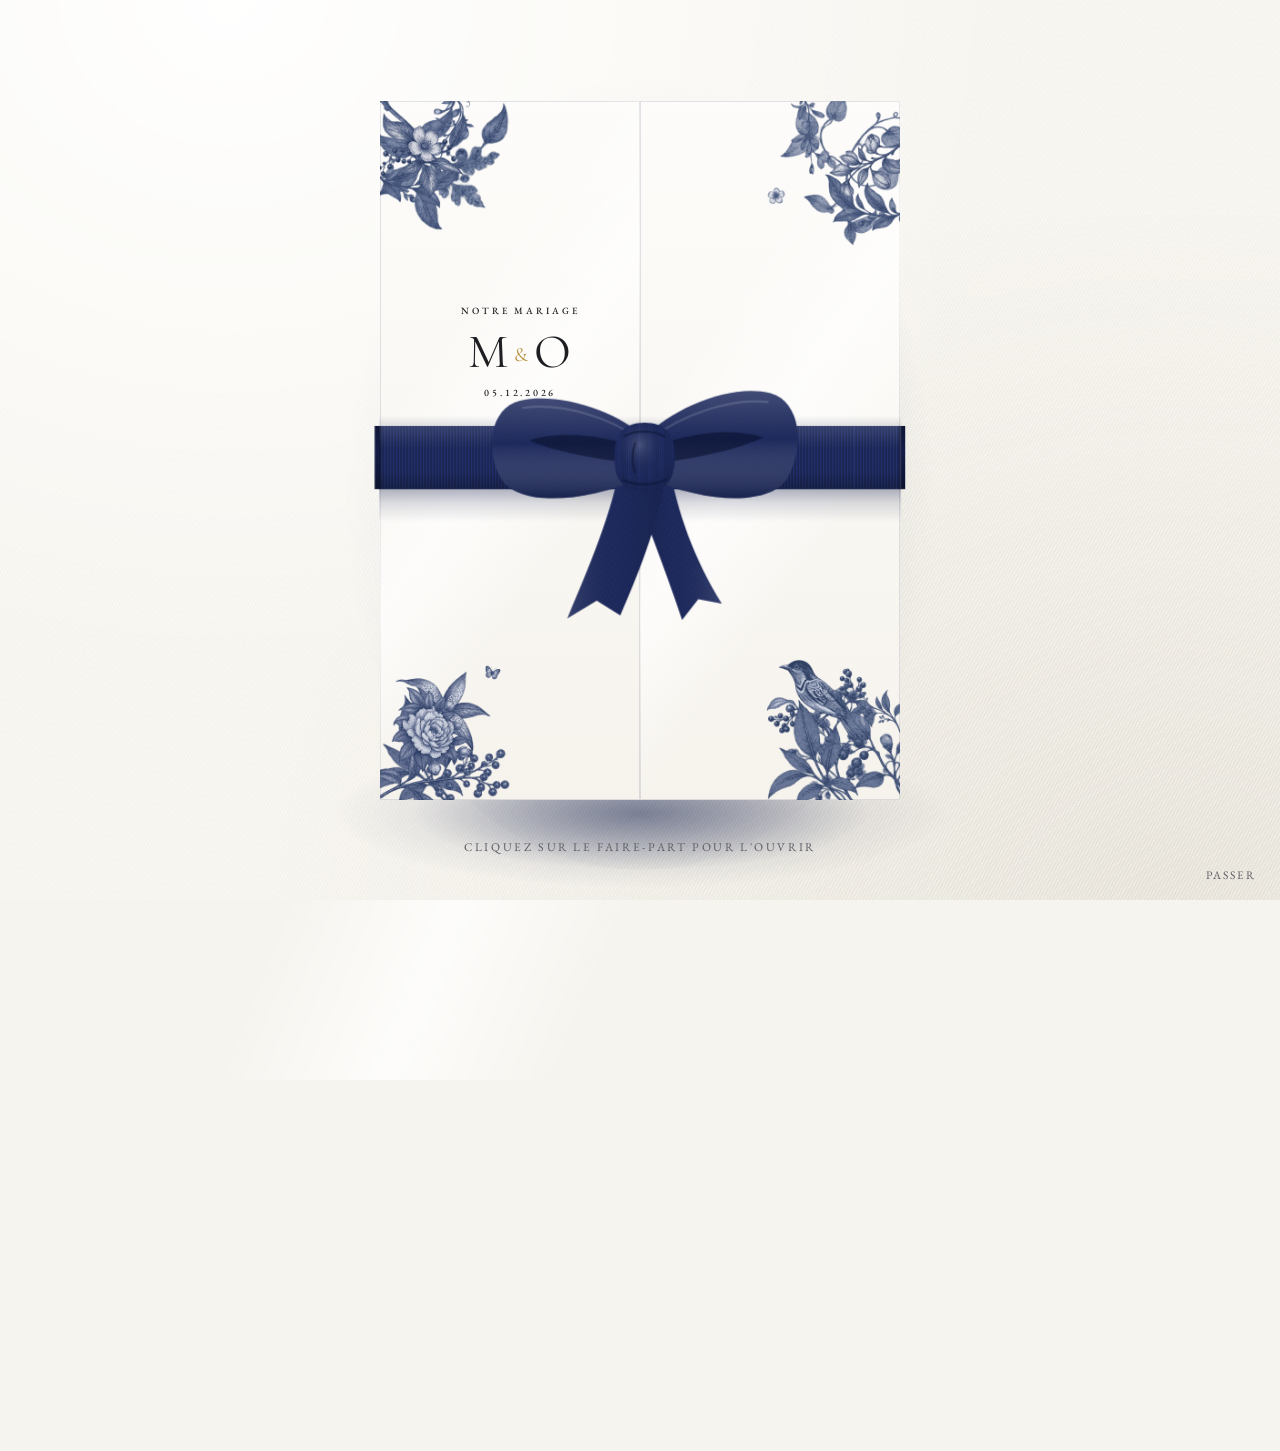
==== commit aac37c35: "Ouverture du faire-part : nœud à l'épaisseur du ruban, mouvements continus, fondus allongés - Nœud r" ====
--- a/index.html
+++ b/index.html
@@ -7,7 +7,7 @@
 <title>Marie &amp; Olivier</title>
 <link rel="icon" type="image/png" href="assets/favicon.png">
 <link rel="apple-touch-icon" href="assets/apple-touch-icon.png">
-<link rel="stylesheet" href="assets/charte.css?v=202610241757">
+<link rel="stylesheet" href="assets/charte.css?v=202610241824">
 <style>
   main{max-width:1200px;margin:0 auto;padding:0 16px 0}
 
@@ -89,8 +89,8 @@
 
 <script src="assets/vendor/supabase.min.js"></script>
 <script src="assets/vendor/qrcode.min.js"></script>
-<script src="assets/commun.js?v=202610241757"></script>
-<script src="assets/ouverture.js?v=202610241757"></script>
+<script src="assets/commun.js?v=202610241824"></script>
+<script src="assets/ouverture.js?v=202610241824"></script>
 <script>
 const FONCTIONS = [
   { groupe: 'invites', deco: 'carte-1', titre: 'Déposer ses souvenirs', chemin: 'souvenirs/', etat: 'depot', accroche: 'Partagez vos souvenirs',
--- a/assets/charte.css
+++ b/assets/charte.css
@@ -148,139 +148,123 @@
 
 /* ---- Ouverture du faire-part (assets/ouverture.js) ---- */
 /* Séquence pilotée par classes : .approche → .tire → .denoue → .glisse → .ouvert → .sortie → .fin
-   On n'anime que transform et opacity. Le site est visible dès .ouvert (body.fp-ouvre) : il est caché
-   par le voile (#ouverture::before, troué aux dimensions du faire-part) et par les volets, puis découvert
-   par leur ouverture, pendant qu'il apparaît lui-même en fondu (opacité seule sur main et footer). */
+   On n'anime que transform et opacity, avec des courbes douces sans rupture de vitesse.
+   Le ruban et le nœud sont dans un calque à part (.fp.liens), posé exactement sur le faire-part et animé
+   par la même caméra : aucun volet ne peut jamais passer devant eux. */
 body.fp-en-cours{overflow:hidden}
-/* Avant l'ouverture, la page est là mais transparente (pas visibility:hidden : ses calques sont ainsi peints
-   d'avance, pendant l'attente, et le fondu ne coûte rien) ; l'overlay la couvre entièrement. */
+/* Avant l'ouverture, la page est là mais transparente : ses calques sont peints d'avance, le fondu ne coûte rien. */
 body.fp-en-cours:not(.fp-ouvre) > :not(#ouverture){opacity:0;pointer-events:none}
 body.fp-en-cours main > *,body.fp-en-cours > footer{will-change:opacity}
-/* Fondu de la page (opacité seule : ni scale ni flou), par blocs (enfants directs de main, footer) : un seul grand
-   calque pour main entier fait retomber les i/s ; les blocs déjà promus, non. Les blocs se posent aussi (12 px → 0). */
-body.fp-ouvre main > *,body.fp-ouvre > footer{animation:fp-page 1.6s cubic-bezier(.45,.05,.2,1) both}
-body.fp-ouvre main > .tete,body.fp-ouvre main > .groupe{animation:fp-page 1.6s cubic-bezier(.45,.05,.2,1) both,fp-bloc 1.1s cubic-bezier(.45,.05,.2,1) both;will-change:opacity,transform}
-body.fp-ouvre main > .groupe{animation-delay:0s,.1s}
-body.fp-ouvre main > .groupe + .groupe{animation-delay:0s,.2s}
-/* « Passer » avant l'ouverture : tout se pose vite */
-body.fp-ouvre.fp-vite main > *,body.fp-ouvre.fp-vite > footer,body.fp-ouvre.fp-vite main > .groupe{animation-duration:.5s,.5s;animation-delay:0s,0s}
+/* Fondu long de la page, bloc par bloc, qui se posent doucement */
+body.fp-ouvre main > *,body.fp-ouvre > footer{animation:fp-page 2.8s cubic-bezier(.4,0,.4,1) both}
+body.fp-ouvre main > .tete,body.fp-ouvre main > .groupe{animation:fp-page 2.8s cubic-bezier(.4,0,.4,1) both,fp-bloc 2.4s cubic-bezier(.3,0,.2,1) both;will-change:opacity,transform}
+body.fp-ouvre main > .groupe{animation-delay:.2s,.2s}
+body.fp-ouvre main > .groupe + .groupe{animation-delay:.4s,.4s}
+/* « Passer » avant l'ouverture : tout se pose plus vite, toujours en fondu */
+body.fp-ouvre.fp-vite main > *,body.fp-ouvre.fp-vite > footer,body.fp-ouvre.fp-vite main > .groupe,body.fp-ouvre.fp-vite main > .tete{animation-duration:.9s,.9s;animation-delay:0s,0s}
 @keyframes fp-page{0%{opacity:0}100%{opacity:1}}
-@keyframes fp-bloc{0%{transform:translateY(12px)}100%{transform:translateY(0)}}
+@keyframes fp-bloc{0%{transform:translateY(16px)}100%{transform:translateY(0)}}
 #ouverture{position:fixed;inset:0;z-index:1000;display:flex;align-items:center;justify-content:center;background:transparent;perspective:1900px;overflow:hidden;
-  --fpw:min(520px,84vw);--fph:min(calc(var(--fpw) * 1.344),86vh)}   /* dimensions du faire-part (= .fp) */
-/* Voile dur (couleur du satin) : plein jusqu'à l'ouverture (::before), puis quatre bandes (.voile) autour
-   du faire-part dont les bords suivent la caméra (translate en fonction de --fpw/--fph, mêmes temps que .fp).
-   À la sortie, les bandes latérales glissent vers les bords avec les volets (qui les recouvrent) ;
-   les bandes haut/bas (visibles sur mobile) s'ouvrent de même. */
+  --fpw:min(520px,84vw);--fph:min(calc(var(--fpw) * 1.344),78vh)}   /* dimensions du faire-part (= .fp) */
+/* Voile (couleur du satin) : plein jusqu'à l'ouverture (::before), puis quatre bandes autour du faire-part dont les
+   bords suivent exactement la caméra (même durée, même courbe), et qui s'effacent lentement. */
 #ouverture::before{content:"";position:absolute;inset:0;z-index:-1;background:var(--satin)}
 #ouverture.ouvre::before{display:none}
 #ouverture .voile{position:absolute;z-index:-1;background:var(--satin);will-change:transform,opacity;visibility:hidden}
-#ouverture.ouvre .voile{visibility:visible;animation:fp-voile 3.6s forwards}
-#ouverture.ouvre .voile.vh,#ouverture.ouvre .voile.vb{animation-name:fp-voile-v}
+#ouverture.ouvre .voile{visibility:visible;animation:fp-voile 4s cubic-bezier(.45,0,.35,1) forwards,fp-voile-op 4s linear forwards}
 #ouverture .voile.vg,#ouverture .voile.vd{top:0;bottom:0;width:100vw}
 #ouverture .voile.vh,#ouverture .voile.vb{left:0;right:0;height:100vh}
 #ouverture .voile.vg{right:calc(50% + var(--fpw) / 2);--dx:-1;--dy:0;--ty:0}
 #ouverture .voile.vd{left:calc(50% + var(--fpw) / 2);--dx:1;--dy:0;--ty:0}
 #ouverture .voile.vh{bottom:calc(50% + var(--fph) / 2);--dx:0;--dy:-1;--ty:-.04}
 #ouverture .voile.vb{top:calc(50% + var(--fph) / 2);--dx:0;--dy:1;--ty:-.04}
-/* bord intérieur = bord du faire-part : décalé de (échelle − 1) / 2 × dimension, + travelling vertical final de −4 % */
-@keyframes fp-voile{0%{transform:translate(0,0);animation-timing-function:cubic-bezier(.45,.05,.2,1)}
-  58%{transform:translate(calc(var(--dx) * var(--fpw) * .15),calc(var(--dy) * var(--fph) * .15));animation-timing-function:linear}
-  68%{transform:translate(calc(var(--dx) * var(--fpw) * .165),calc(var(--dy) * var(--fph) * .165));animation-timing-function:cubic-bezier(.45,.05,.2,1)}
-  100%{transform:translate(calc(var(--dx) * (var(--fpw) * .3 + 51.2vw)),0)}}   /* 51.2vw = 32vw × échelle 1.6 : même course que les volets */
-/* bandes haut/bas (hors champ sur grand écran dès que la caméra avance ; visibles sur mobile) : elles s'ouvrent
-   dès que les volets sont à plat, un peu plus vite, pour ne pas laisser un cadre dur au-dessus et au-dessous du site */
-@keyframes fp-voile-v{0%{transform:translate(0,0);animation-timing-function:cubic-bezier(.45,.05,.2,1)}
-  58%{transform:translate(0,calc(var(--dy) * var(--fph) * .15));animation-timing-function:cubic-bezier(.45,.05,.2,1)}
-  84%,100%{transform:translate(0,calc(var(--dy) * (var(--fph) * .3 + 100vh) + var(--ty) * var(--fph)))}}
-/* Voile satiné (trame + reflets) par-dessus : il se retire en opacité pendant que les volets s'écartent */
-#ouverture::after{content:"";position:absolute;inset:0;z-index:-1;will-change:opacity;transition:opacity 1.9s cubic-bezier(.45,.05,.2,1) .2s;background:
+@keyframes fp-voile{from{transform:translate(0,0)}to{transform:translate(calc(var(--dx) * var(--fpw) * .3),calc(var(--dy) * var(--fph) * .3 + var(--ty) * var(--fph)))}}
+@keyframes fp-voile-op{0%,30%{opacity:1;animation-timing-function:cubic-bezier(.4,0,.6,1)}92%,100%{opacity:0}}
+/* Voile satiné (trame + reflets) par-dessus : il se retire lentement */
+#ouverture::after{content:"";position:absolute;inset:0;z-index:-1;will-change:opacity;transition:opacity 2.8s cubic-bezier(.4,0,.6,1) .2s;background:
   repeating-linear-gradient(118deg,rgba(255,255,255,.35) 0 1px,rgba(255,255,255,0) 1px 3px),
   radial-gradient(ellipse at 18% 0%,rgba(255,255,255,.95),transparent 55%),
   radial-gradient(ellipse at 92% 100%,rgba(214,208,194,.5),transparent 55%)}
 #ouverture.ouvre::after{opacity:0}
-#ouverture.fin{animation:fp-fondu .5s cubic-bezier(.45,.05,.2,1) forwards}
+#ouverture.fin{animation:fp-fondu 1.4s cubic-bezier(.4,0,.6,1) forwards}
 @keyframes fp-fondu{to{opacity:0;visibility:hidden}}
-#ouverture .indice{position:absolute;left:50%;bottom:3.5%;transform:translateX(-50%);font-size:.74rem;letter-spacing:.22em;text-transform:uppercase;color:var(--encre-douce);opacity:0;transition:opacity .8s ease;pointer-events:none;white-space:nowrap}
-#ouverture.attente .indice{opacity:1;pointer-events:auto;cursor:pointer;animation:fp-indice 2.4s ease-in-out infinite}
-@keyframes fp-indice{50%{opacity:.45}}
+#ouverture .indice{position:absolute;left:50%;bottom:3.5%;transform:translateX(-50%);font-size:.74rem;letter-spacing:.22em;text-transform:uppercase;color:var(--encre-douce);opacity:0;transition:opacity 1.4s cubic-bezier(.4,0,.6,1);pointer-events:none;white-space:nowrap}
+#ouverture.attente .indice{opacity:1;pointer-events:auto;cursor:pointer;animation:fp-indice 3s cubic-bezier(.45,0,.55,1) 1.4s infinite}
+@keyframes fp-indice{50%{opacity:.4}}
 #ouverture.attente .fp{cursor:pointer}
-#ouverture .passer{position:absolute;right:18px;bottom:16px;font:inherit;font-size:.72rem;letter-spacing:.18em;text-transform:uppercase;background:none;border:0;color:var(--encre-douce);cursor:pointer;transition:opacity .5s ease}
+#ouverture .passer{position:absolute;right:18px;bottom:16px;font:inherit;font-size:.72rem;letter-spacing:.18em;text-transform:uppercase;background:none;border:0;color:var(--encre-douce);cursor:pointer;transition:opacity 1s ease}
 #ouverture.sortie .passer{opacity:0;pointer-events:none}
 
-/* Le faire-part (la « caméra » agit sur son transform) */
+/* Le faire-part (la « caméra » agit sur son transform). .fp.liens = calque du ruban, superposé au faire-part :
+   en position absolue dans le conteneur flex, il est centré exactement au même endroit. */
 .fp{position:relative;width:min(520px,84vw);aspect-ratio:1500/2016;max-height:78vh;transform-style:preserve-3d;
   transform:translateY(2%) scale(.82) rotateX(6deg) rotateY(-4deg);will-change:transform}
-/* Ombre portée (pas de filter ni de box-shadow flou animé : des dégradés statiques dont on anime transform/opacity) :
-   ::before = ombre au sol, large et douce (halo étendu + noyau serré superposés), derrière le papier (translateZ < 0) ;
-   le halo de contact est #ouverture .halo (voir plus bas). */
+.fp.liens{position:absolute;pointer-events:none}
+.fp.liens::before{content:none}
+/* Ombre au sol, large et douce (dégradés statiques : on n'anime que transform et opacity) */
 .fp::before{content:"";position:absolute;left:-10%;right:-10%;bottom:-11%;height:22%;border-radius:50%;will-change:transform,opacity;
   transform:translateY(30px) translateZ(-2px) scale(1.08);opacity:.6;background:
   radial-gradient(ellipse at 50% 50%,rgba(27,38,82,.38),rgba(27,38,82,.16) 30%,rgba(27,38,82,0) 52%),
   radial-gradient(ellipse at 50% 50%,rgba(27,38,82,.25),rgba(27,38,82,.08) 45%,rgba(27,38,82,0) 70%)}
-/* Halo de contact tout autour du papier (pour qu'il se découpe sur le satin) : un frère de .fp, derrière lui, hors
-   de son contexte 3D (un pseudo-élément enfant serait re-rastérisé à chaque image pendant le travelling). Il suit la
-   caméra pendant l'approche et s'efface dès l'ouverture. */
+/* Halo de contact autour du papier (frère de .fp, hors du contexte 3D) */
 #ouverture .halo{position:absolute;z-index:-1;left:50%;top:50%;width:calc(var(--fpw) * 1.18);height:calc(var(--fph) * 1.16);
   margin:calc(var(--fph) * -.565) 0 0 calc(var(--fpw) * -.59);border-radius:50%;will-change:transform,opacity;
-  transform:translateY(2%) scale(.84);opacity:.7;background:radial-gradient(ellipse at 50% 54%,rgba(27,38,82,.17),rgba(27,38,82,.08) 44%,rgba(27,38,82,0) 68%)}
-#ouverture.approche .halo{animation:fp-halo-approche 1.7s cubic-bezier(.45,.05,.2,1) forwards}
-@keyframes fp-halo-approche{0%{transform:translateY(2%) scale(.84);opacity:.7}100%{transform:translateY(.5%) scale(1);opacity:1}}
-#ouverture.ouvre .halo{animation:fp-halo-ouvre .6s cubic-bezier(.45,.05,.2,1) forwards}
-@keyframes fp-halo-ouvre{0%{transform:translateY(.5%) scale(1);opacity:1}100%{transform:translateY(.5%) scale(1.04);opacity:0;visibility:hidden}}
-/* Plan 1 — approche : on grandit et on se redresse, l'ombre se resserre et s'affirme */
-.fp.approche{animation:fp-approche 1.7s cubic-bezier(.45,.05,.2,1) forwards}
+  transform:translateY(2%) scale(.84);opacity:0;background:radial-gradient(ellipse at 50% 54%,rgba(27,38,82,.17),rgba(27,38,82,.08) 44%,rgba(27,38,82,0) 68%)}
+#ouverture.approche .halo{animation:fp-halo-approche 2.2s cubic-bezier(.25,.1,.2,1) forwards}
+@keyframes fp-halo-approche{0%{transform:translateY(2%) scale(.84);opacity:0}100%{transform:translateY(.5%) scale(1);opacity:1}}
+#ouverture.ouvre .halo{animation:fp-halo-ouvre 1.8s cubic-bezier(.4,0,.6,1) forwards}
+@keyframes fp-halo-ouvre{0%{transform:translateY(.5%) scale(1);opacity:1}100%{transform:translateY(.5%) scale(1.06);opacity:0;visibility:hidden}}
+/* Plan 1 — approche : le faire-part apparaît en fondu, grandit et se redresse */
+.fp.approche{animation:fp-approche 2.2s cubic-bezier(.25,.1,.2,1) both}
 @keyframes fp-approche{0%{transform:translateY(2%) scale(.82) rotateX(6deg) rotateY(-4deg)}100%{transform:translateY(0) scale(1) rotateX(0) rotateY(0)}}
-.fp.approche::before{animation:fp-ombre-approche 1.7s cubic-bezier(.45,.05,.2,1) forwards}
+/* Apparition : un rideau de satin posé devant le faire-part s'efface (un fondu sur le faire-part lui-même, élément 3D,
+   forcerait un rendu bien plus coûteux pendant toute la séquence) */
+#ouverture .rideau{position:absolute;inset:0;pointer-events:none;will-change:opacity;animation:fp-rideau 1.8s cubic-bezier(.4,0,.6,1) .05s forwards;background:
+  repeating-linear-gradient(118deg,rgba(255,255,255,.35) 0 1px,rgba(255,255,255,0) 1px 3px),
+  radial-gradient(ellipse at 18% 0%,rgba(255,255,255,.95),transparent 55%),
+  radial-gradient(ellipse at 92% 100%,rgba(214,208,194,.5),transparent 55%),var(--satin)}
+@keyframes fp-rideau{to{opacity:0;visibility:hidden}}
+.fp.approche::before{animation:fp-ombre-approche 2.2s cubic-bezier(.25,.1,.2,1) forwards}
 @keyframes fp-ombre-approche{0%{transform:translateY(30px) translateZ(-2px) scale(1.08);opacity:.6}100%{transform:translateY(14px) translateZ(-2px) scale(1);opacity:1}}
-/* Plan 3 + 4 — une seule course de caméra (3,6 s) : elle avance pendant l'ouverture (0 → 58 %), marque un
-   temps quand les volets sont ouverts (58 → 68 %), puis traverse doucement (68 → 100 %) */
-.fp.ouvert{animation:fp-camera 3.6s forwards}
-@keyframes fp-camera{0%{transform:translateY(0) scale(1);animation-timing-function:cubic-bezier(.45,.05,.2,1)}
-  58%{transform:translateY(0) scale(1.3);animation-timing-function:linear}
-  68%{transform:translateY(0) scale(1.33);animation-timing-function:cubic-bezier(.45,.05,.2,1)}
-  100%{transform:translateY(-4%) scale(1.6)}}
-.fp.ouvert::before{animation:fp-ombre-ouvre 1.3s cubic-bezier(.45,.05,.2,1) forwards}
+/* Plans 3 et 4 — une seule course de caméra, continue (pas d'arrêt ni de reprise) */
+.fp.ouvert{animation:fp-camera 4s cubic-bezier(.45,0,.35,1) forwards}
+@keyframes fp-camera{from{transform:translateY(0) scale(1)}to{transform:translateY(-4%) scale(1.6)}}
+.fp.ouvert::before{animation:fp-ombre-ouvre 2s cubic-bezier(.4,0,.6,1) forwards}
 @keyframes fp-ombre-ouvre{0%{transform:translateY(14px) translateZ(-2px) scale(1);opacity:1}100%{transform:translateY(14px) translateZ(-2px) scale(.9);opacity:0}}
 
-/* Volets : une seule animation chacun. Ils s'ouvrent jusqu'à 160° (0 → 58 %), se posent (58 → 68 %), puis
-   continuent leur rotation au-delà de 180° en s'éloignant vers les bords de l'écran (translateX en vw, dans le
-   repère du faire-part) : vus en perspective, ce sont des tranches de papier qui sortent du cadre. Sur la dernière
-   partie de la course (70 → 100 %), les faces s'effacent en fondu doux. */
+/* Volets : la rotation (.pli) et l'éloignement vers le bord (.volet) sont deux mouvements séparés, chacun sur une
+   seule courbe douce : la rotation ne s'arrête jamais en route, l'éloignement démarre en douceur pendant qu'elle se
+   poursuit, et les faces s'effacent lentement sur la seconde moitié. */
 .fp .volet{position:absolute;top:0;bottom:0;width:50%;transform-style:preserve-3d;will-change:transform}
+.fp .volet.g{left:0} .fp .volet.d{right:0}
+.fp .pli{position:absolute;inset:0;transform-style:preserve-3d;will-change:transform}
+.fp .volet.g .pli{transform-origin:left center} .fp .volet.d .pli{transform-origin:right center}
 .fp .face{will-change:transform,opacity;contain:paint}
-.fp .volet.g{left:0;transform-origin:left center}
-.fp .volet.d{right:0;transform-origin:right center}
-.fp.ouvert .volet.g{animation:fp-volet-g 3.6s forwards}
-.fp.ouvert .volet.d{animation:fp-volet-d 3.6s .2s forwards}
-@keyframes fp-volet-g{0%{transform:translateX(0) rotateY(0);animation-timing-function:cubic-bezier(.45,.05,.2,1)}
-  58%{transform:translateX(0) rotateY(-160deg);animation-timing-function:linear}
-  68%{transform:translateX(0) rotateY(-166deg);animation-timing-function:cubic-bezier(.45,.05,.2,1)}
-  100%{transform:translateX(-32vw) rotateY(-215deg)}}
-@keyframes fp-volet-d{0%{transform:translateX(0) rotateY(0);animation-timing-function:cubic-bezier(.45,.05,.2,1)}
-  58%{transform:translateX(0) rotateY(160deg);animation-timing-function:linear}
-  68%{transform:translateX(0) rotateY(166deg);animation-timing-function:cubic-bezier(.45,.05,.2,1)}
-  100%{transform:translateX(32vw) rotateY(215deg)}}
-.fp.ouvert .volet.g .face{animation:fp-face-fade 3.6s linear forwards}
-.fp.ouvert .volet.d .face{animation:fp-face-fade 3.6s linear .2s forwards}
-@keyframes fp-face-fade{0%,70%{opacity:1}100%{opacity:0}}
+.fp.ouvert .volet.g .pli{animation:fp-pli-g 4s cubic-bezier(.5,0,.3,1) forwards}
+.fp.ouvert .volet.d .pli{animation:fp-pli-d 4s cubic-bezier(.5,0,.3,1) .15s both}
+@keyframes fp-pli-g{from{transform:rotateY(0)}to{transform:rotateY(-215deg)}}
+@keyframes fp-pli-d{from{transform:rotateY(0)}to{transform:rotateY(215deg)}}
+.fp.ouvert .volet.g{animation:fp-sort-g 2.6s cubic-bezier(.5,0,.75,1) 1.4s both}
+.fp.ouvert .volet.d{animation:fp-sort-d 2.6s cubic-bezier(.5,0,.75,1) 1.55s both}
+@keyframes fp-sort-g{from{transform:translateX(0)}to{transform:translateX(-30vw)}}
+@keyframes fp-sort-d{from{transform:translateX(0)}to{transform:translateX(30vw)}}
+.fp.ouvert .volet.g .face{animation:fp-face-fade 4s forwards}
+.fp.ouvert .volet.d .face{animation:fp-face-fade 4s .15s forwards}
+@keyframes fp-face-fade{0%,40%{opacity:1;animation-timing-function:cubic-bezier(.4,0,.6,1)}100%{opacity:0}}
 /* Les deux rectos sont rigoureusement identiques (même papier, même reflet, même liseré), les deux dos aussi. */
 .fp .face{position:absolute;inset:0;overflow:hidden;backface-visibility:hidden;-webkit-backface-visibility:hidden;
   background:linear-gradient(180deg,#fdfcfa,#f6f3ed);box-shadow:inset 0 0 0 1px rgba(27,38,82,.12)}
 .fp .face.recto::before{content:"";position:absolute;inset:0;background:linear-gradient(125deg,rgba(255,255,255,0) 30%,rgba(255,255,255,.7) 48%,rgba(255,255,255,0) 66%);pointer-events:none}
-/* dos : un papier légèrement plus chaud que le satin du fond, liseré d'un fil
-   (sinon, une fois à plat sur le voile, le volet serait invisible) */
 .fp .face.dos{transform:rotateY(180deg);background:linear-gradient(180deg,#f3efe6,#ece7dc)}
-/* ombre interne qui court sur les faces pendant la rotation (invisible au repos : opacité 0, symétrique) */
-.fp .face::after{content:"";position:absolute;inset:0;opacity:0;pointer-events:none;will-change:opacity,transform}   /* will-change:transform : pas re-rastérisé pendant le travelling */
+/* ombre interne qui court sur les faces pendant la rotation (invisible au repos, symétrique) */
+.fp .face::after{content:"";position:absolute;inset:0;opacity:0;pointer-events:none;will-change:opacity,transform}
 .fp .volet.g .face::after{background:linear-gradient(90deg,rgba(27,38,82,.5),rgba(27,38,82,0) 70%)}
 .fp .volet.d .face::after{background:linear-gradient(270deg,rgba(27,38,82,.5),rgba(27,38,82,0) 70%)}
-.fp.ouvert .volet.g .face::after{animation:fp-ombre-int 2.2s cubic-bezier(.45,.05,.2,1) forwards}
-.fp.ouvert .volet.d .face::after{animation:fp-ombre-int 2.2s cubic-bezier(.45,.05,.2,1) .2s forwards}
-@keyframes fp-ombre-int{0%{opacity:0}45%{opacity:.65}100%{opacity:0}}
+.fp.ouvert .volet.g .face::after{animation:fp-ombre-int 2.8s cubic-bezier(.4,0,.6,1) forwards}
+.fp.ouvert .volet.d .face::after{animation:fp-ombre-int 2.8s cubic-bezier(.4,0,.6,1) .15s forwards}
+@keyframes fp-ombre-int{0%{opacity:0}45%{opacity:.6}100%{opacity:0}}
 .fp .m{position:absolute;display:block;pointer-events:none}
 .fp .m img{width:100%;height:auto;display:block}
-.fp .m.miroir img{transform:scaleX(-1)}
 .fp .g .m1{width:70%;left:0;top:0} .fp .g .m2{width:70%;left:0;bottom:0}
 .fp .d .m1{width:70%;right:0;top:0} .fp .d .m2{width:70%;right:0;bottom:0}
 .fp .cartouche{position:absolute;left:54%;top:36%;transform:translate(-50%,-50%);text-align:center;white-space:nowrap}
@@ -288,8 +272,8 @@
 .fp .cartouche .monogramme{font-size:clamp(2rem,7vw,3rem);margin:4px 0}
 .fp .cartouche .date{font-size:.62rem;letter-spacing:.28em}
 
-/* Ruban gros-grain : exactement de la largeur du faire-part ; il en fait le tour (à chaque extrémité,
-   une tranche .bord repliée vers l'arrière) et pose une ombre douce sur le papier (dégradé, ::before) */
+/* Ruban gros-grain : de la largeur du faire-part ; à chaque extrémité une tranche .bord repliée vers l'arrière,
+   et une ombre douce sur le papier (::before) */
 .ruban{position:absolute;left:0;right:0;top:46.5%;height:9%;transform:translateZ(6px);transform-style:preserve-3d;
   background:repeating-linear-gradient(90deg,#1b2652 0 2px,#243271 2px 3px)}
 .ruban::before{content:"";position:absolute;left:0;right:0;top:-16%;bottom:-52%;pointer-events:none;z-index:-1;background:
@@ -300,66 +284,50 @@
 .ruban .bord{position:absolute;top:0;bottom:0;width:5%;background:linear-gradient(180deg,#0f1736,#141d4a 40%,#0c1330)}
 .ruban .bord.g{right:100%;transform-origin:100% 50%;transform:rotateY(-80deg)}
 .ruban .bord.d{left:100%;transform-origin:0% 50%;transform:rotateY(80deg)}
-/* Nœud : l'axe du ruban passe par y 118 du SVG (le ruban occupe y 76 → 162) ; le ventre (x 191-279, y 70-166)
-   recouvre le haut des pans (y 116) et les racines des boucles (x 235) : aucune jonction n'est jamais à nu. */
-.noeud{position:absolute;left:17.8%;top:38.5%;width:62%;transform:translateZ(8px)}
-.noeud svg{width:100%;height:auto;display:block;overflow:visible}
+/* Nœud dans le même gros-grain, à l'épaisseur du ruban (86 unités du SVG = hauteur du ruban). L'axe du ruban
+   passe par y 119 ; le ventre (x 198-272, y 79-159) recouvre les racines des boucles et le haut des pans. */
+.noeud{position:absolute;left:16.39%;top:38.5%;width:66.23%;aspect-ratio:470/345;transform:translateZ(8px)}
+/* Chaque partie du nœud est un calque à part : ses mouvements sont composés sans être redessinés */
+.noeud .part{position:absolute;inset:0;will-change:transform}
+.noeud .part svg{position:absolute;inset:0;width:100%;height:100%;overflow:visible;display:block}
+.noeud .resp,.noeud .osc{will-change:transform}
 .ruban,.noeud{will-change:transform,opacity}
-.noeud .boucle,.noeud .resp,.noeud .brin,.noeud .pan,.noeud .osc,.noeud .centre{transform-box:fill-box}
-.noeud .boucle.a,.noeud .boucle.a .resp,.noeud .boucle.a .brin{transform-origin:100% 50%}   /* racine (x 235) */
-.noeud .boucle.b,.noeud .boucle.b .resp,.noeud .boucle.b .brin{transform-origin:0% 50%}
-.noeud .pan.a,.noeud .pan.a .osc{transform-origin:84% 0%}   /* point d'ancrage sous le ventre (x 232, y 116) */
-.noeud .pan.b,.noeud .pan.b .osc{transform-origin:20% 0%}
-.noeud .centre{transform-origin:50% 50%}
-/* Au repos (attente du clic, approche), le nœud respire : les boucles se gonflent et tournent un peu autour de
-   leur racine, les pans se balancent. Sur des groupes intérieurs (.resp, .osc) : les animations de dénouage, posées
-   sur les groupes extérieurs, ne les coupent pas net (aucun saut au départ). */
-.noeud .resp{animation:fp-souffle 3s cubic-bezier(.45,.05,.55,.95) infinite alternate}
-.noeud .boucle.b .resp{animation-delay:-1.5s}
-@keyframes fp-souffle{from{transform:scale(1) rotate(0)}to{transform:scale(1.07) rotate(2.5deg)}}
-.noeud .osc{animation:fp-balance 3s cubic-bezier(.45,.05,.55,.95) infinite alternate}
-.noeud .pan.a .osc{animation-delay:-.9s}
-.noeud .pan.b .osc{animation-delay:-2.1s}
+.noeud .boucle,.noeud .resp,.noeud .centre{transform-origin:52.13% 34.49%}   /* racine des boucles (x 235, y 119) */
+.noeud .pan.a,.noeud .pan.a .osc{transform-origin:51.91% 35.94%}   /* haut des pans, sous le ventre */
+.noeud .pan.b,.noeud .pan.b .osc{transform-origin:52.55% 35.94%}
+/* Au repos, le nœud respire (groupes intérieurs : jamais interrompus par le dénouage, donc aucun saut) */
+.noeud .resp{animation:fp-souffle 3.2s cubic-bezier(.45,0,.55,1) infinite alternate}
+.noeud .boucle.b .resp{animation-delay:-1.6s}
+@keyframes fp-souffle{from{transform:scale(1) rotate(0)}to{transform:scale(1.06) rotate(2.5deg)}}
+.noeud .osc{animation:fp-balance 3.2s cubic-bezier(.45,0,.55,1) infinite alternate}
+.noeud .pan.a .osc{animation-delay:-1s}
+.noeud .pan.b .osc{animation-delay:-2.2s}
 @keyframes fp-balance{from{transform:rotate(-1.6deg)}to{transform:rotate(1.6deg)}}
-
-/* Plan 2.1 — .tire : on tire le pan gauche, il s'allonge depuis sous le ventre et oscille ; la boucle droite se resserre */
-.fp.tire .pan.a{animation:fp-pan-tire .8s cubic-bezier(.34,1.25,.5,1) forwards}
-@keyframes fp-pan-tire{0%{transform:none}45%{transform:translate(-3px,6px) rotate(9deg) scaleY(1.3)}72%{transform:translate(-2px,4px) rotate(3deg) scaleY(1.22)}100%{transform:translate(-2px,5px) rotate(6deg) scaleY(1.25)}}
-.fp.tire .boucle.b{animation:fp-boucle-serre .8s cubic-bezier(.45,.05,.2,1) forwards}
-@keyframes fp-boucle-serre{0%{transform:none}60%{transform:scaleX(.76) rotate(6deg)}100%{transform:scaleX(.8) rotate(5deg)}}
-.fp.tire .boucle.a{animation:fp-boucle-tend .8s cubic-bezier(.45,.05,.2,1) forwards}
-@keyframes fp-boucle-tend{0%{transform:none}100%{transform:scaleX(1.06) rotate(-2deg)}}
-
-/* Plan 2.2 — .denoue : la boucle droite se replie vers le ventre en se tordant (brins décalés) ; elle est entièrement
-   sous le ventre dès 75 % (scaleX .2 → 40 px autour de la racine), avant de s'éteindre */
-.fp.denoue .boucle.b{animation:fp-boucle-b-vide .85s cubic-bezier(.45,.05,.2,1) forwards}
-@keyframes fp-boucle-b-vide{0%{transform:scaleX(.8) rotate(5deg)}40%{transform:scaleX(.5) rotate(10deg) skewY(-7deg)}75%{transform:scaleX(.2) rotate(18deg) skewY(-14deg);opacity:1}100%{transform:scaleX(.02) rotate(26deg) skewY(-18deg);opacity:0}}
-.fp.denoue .boucle.b .brin.haut{animation:fp-brin-tord .85s cubic-bezier(.45,.05,.2,1) forwards}
-.fp.denoue .boucle.b .brin.bas{animation:fp-brin-tord .85s cubic-bezier(.45,.05,.2,1) .08s forwards}
-/* Plan 2.3 — la boucle gauche fait de même, un peu après (chevauchement) */
-.fp.denoue .boucle.a{animation:fp-boucle-a-vide .9s cubic-bezier(.45,.05,.2,1) .4s forwards}
-@keyframes fp-boucle-a-vide{0%{transform:scaleX(1.06) rotate(-2deg)}35%{transform:scaleX(.6) rotate(-9deg) skewY(8deg)}75%{transform:scaleX(.2) rotate(-19deg) skewY(15deg);opacity:1}100%{transform:scaleX(.02) rotate(-28deg) skewY(20deg);opacity:0}}
-.fp.denoue .boucle.a .brin.haut{animation:fp-brin-tord .9s cubic-bezier(.45,.05,.2,1) .4s forwards}
-.fp.denoue .boucle.a .brin.bas{animation:fp-brin-tord .9s cubic-bezier(.45,.05,.2,1) .5s forwards}
-@keyframes fp-brin-tord{0%{transform:none}50%{transform:scaleY(.8) rotate(3deg)}100%{transform:scaleY(.6) rotate(6deg)}}
-/* Plan 2.4 — le ventre se desserre : il s'élargit puis s'aplatit sur l'axe du ruban (où le haut des pans est posé) */
-.fp.denoue .centre{animation:fp-centre .7s cubic-bezier(.45,.05,.2,1) 1s forwards}
-@keyframes fp-centre{0%{transform:none;opacity:1}40%{transform:scale(1.25,1.1);opacity:1}100%{transform:scale(1.5,.3);opacity:0}}
-/* Plan 2.5 — les pans s'allongent quand leur boucle se vide, puis retombent avec deux balancements amortis (pivot sous le ruban) */
-.fp.denoue .pan.a{animation:fp-pan-a-tombe 2.3s cubic-bezier(.45,.05,.2,1) forwards}
-@keyframes fp-pan-a-tombe{0%{transform:translate(-2px,5px) rotate(6deg) scaleY(1.25)}20%{transform:translate(-2px,5px) rotate(4deg) scaleY(1.25)}55%{transform:translate(-1px,4px) rotate(3deg) scaleY(1.45)}70%{transform:translate(0,4px) rotate(13deg) scaleY(1.5)}82%{transform:translate(0,4px) rotate(0deg) scaleY(1.5)}92%{transform:translate(0,4px) rotate(7deg) scaleY(1.5)}100%{transform:translate(0,4px) rotate(5deg) scaleY(1.5)}}
-.fp.denoue .pan.b{animation:fp-pan-b-tombe 2.3s cubic-bezier(.45,.05,.2,1) forwards}
-@keyframes fp-pan-b-tombe{0%{transform:none}35%{transform:translate(1px,4px) rotate(-3deg) scaleY(1.4)}60%{transform:translate(0,4px) rotate(-15deg) scaleY(1.45)}75%{transform:translate(0,4px) rotate(-3deg) scaleY(1.45)}88%{transform:translate(0,4px) rotate(-10deg) scaleY(1.45)}100%{transform:translate(0,4px) rotate(-7deg) scaleY(1.45)}}
-/* Plan 2.6 — .glisse : le ruban se détache (il descend d'abord un peu, se desserre) puis tombe droit en s'effaçant
-   en fondu, toujours de la largeur du faire-part ; le nœud l'accompagne avec un très léger balancement */
-.fp.glisse .ruban{animation:fp-ruban-glisse 1.3s forwards}
-@keyframes fp-ruban-glisse{0%{transform:translateZ(6px) translateY(0);opacity:1;animation-timing-function:cubic-bezier(.3,.6,.4,1)}
-  22%{transform:translateZ(10px) translateY(2.5vh);opacity:1;animation-timing-function:cubic-bezier(.5,0,.8,.6)}
-  100%{transform:translateZ(10px) translateY(80vh);opacity:0}}
-.fp.glisse .noeud{animation:fp-noeud-glisse 1.3s forwards}
-@keyframes fp-noeud-glisse{0%{transform:translateZ(8px) translateY(0) rotate(0);opacity:1;animation-timing-function:cubic-bezier(.3,.6,.4,1)}
-  22%{transform:translateZ(12px) translateY(2.5vh) rotate(-1.5deg);opacity:1;animation-timing-function:cubic-bezier(.5,0,.8,.6)}
-  100%{transform:translateZ(12px) translateY(80vh) rotate(2.5deg);opacity:0}}
+/* Plan 2.1 — .tire : on tire le pan gauche, la boucle droite se resserre */
+.fp.tire .pan.a{animation:fp-pan-tire .9s cubic-bezier(.45,0,.3,1) forwards}
+@keyframes fp-pan-tire{from{transform:none}to{transform:translateY(5px) rotate(5deg) scaleY(1.14)}}
+.fp.tire .boucle.b{animation:fp-b-tire .9s cubic-bezier(.45,0,.3,1) forwards}
+@keyframes fp-b-tire{from{transform:none}to{transform:scale(.86,.94) rotate(5deg)}}
+.fp.tire .boucle.a{animation:fp-a-tire .9s cubic-bezier(.45,0,.3,1) forwards}
+@keyframes fp-a-tire{from{transform:none}to{transform:scale(1.03) rotate(-3deg)}}
+/* Plan 2.2 — .denoue : le nœud se desserre, les boucles se relâchent et retombent (elles ne disparaissent pas),
+   les pans se balancent */
+.fp.denoue .boucle.b{animation:fp-b-lache 1.7s cubic-bezier(.45,0,.3,1) forwards}
+@keyframes fp-b-lache{from{transform:scale(.86,.94) rotate(5deg)}to{transform:scale(.74,.88) rotate(62deg)}}
+.fp.denoue .boucle.a{animation:fp-a-lache 1.7s cubic-bezier(.45,0,.3,1) .25s both}
+@keyframes fp-a-lache{from{transform:scale(1.03) rotate(-3deg)}to{transform:scale(.8,.9) rotate(-56deg)}}
+.fp.denoue .centre{animation:fp-centre 1.7s cubic-bezier(.45,0,.3,1) forwards}
+@keyframes fp-centre{from{transform:none}to{transform:scale(1.05,.93)}}
+.fp.denoue .pan.a{animation:fp-pan-a 2.4s cubic-bezier(.37,0,.63,1) forwards}
+@keyframes fp-pan-a{0%{transform:translateY(5px) rotate(5deg) scaleY(1.14)}40%{transform:translateY(5px) rotate(10deg) scaleY(1.2)}70%{transform:translateY(5px) rotate(2deg) scaleY(1.2)}100%{transform:translateY(5px) rotate(6deg) scaleY(1.2)}}
+.fp.denoue .pan.b{animation:fp-pan-b 2.4s cubic-bezier(.37,0,.63,1) .15s both}
+@keyframes fp-pan-b{0%{transform:none}40%{transform:rotate(-9deg) scaleY(1.06)}70%{transform:rotate(-2deg) scaleY(1.06)}100%{transform:rotate(-6deg) scaleY(1.06)}}
+/* Plan 2.3 — .glisse : le ruban et son nœud glissent et tombent ensemble, en s'effaçant lentement */
+.fp.glisse .ruban{animation:fp-ruban-chute 2.8s cubic-bezier(.5,0,.8,.55) forwards,fp-chute-op 2.8s forwards}
+@keyframes fp-ruban-chute{from{transform:translateZ(6px) translateY(0)}to{transform:translateZ(6px) translateY(60vh)}}
+.fp.glisse .noeud{animation:fp-noeud-chute 2.8s cubic-bezier(.5,0,.8,.55) forwards,fp-chute-op 2.8s forwards}
+@keyframes fp-noeud-chute{from{transform:translateZ(8px) translateY(0) rotate(0)}to{transform:translateZ(8px) translateY(60vh) rotate(5deg)}}
+@keyframes fp-chute-op{0%,12%{opacity:1;animation-timing-function:cubic-bezier(.4,0,.6,1)}78%,100%{opacity:0}}
 
 @media (prefers-reduced-motion:reduce){#ouverture{display:none}body.fp-en-cours{overflow:auto}body.fp-en-cours > :not(#ouverture){visibility:visible;opacity:1;transform:none;animation:none;pointer-events:auto}}
 
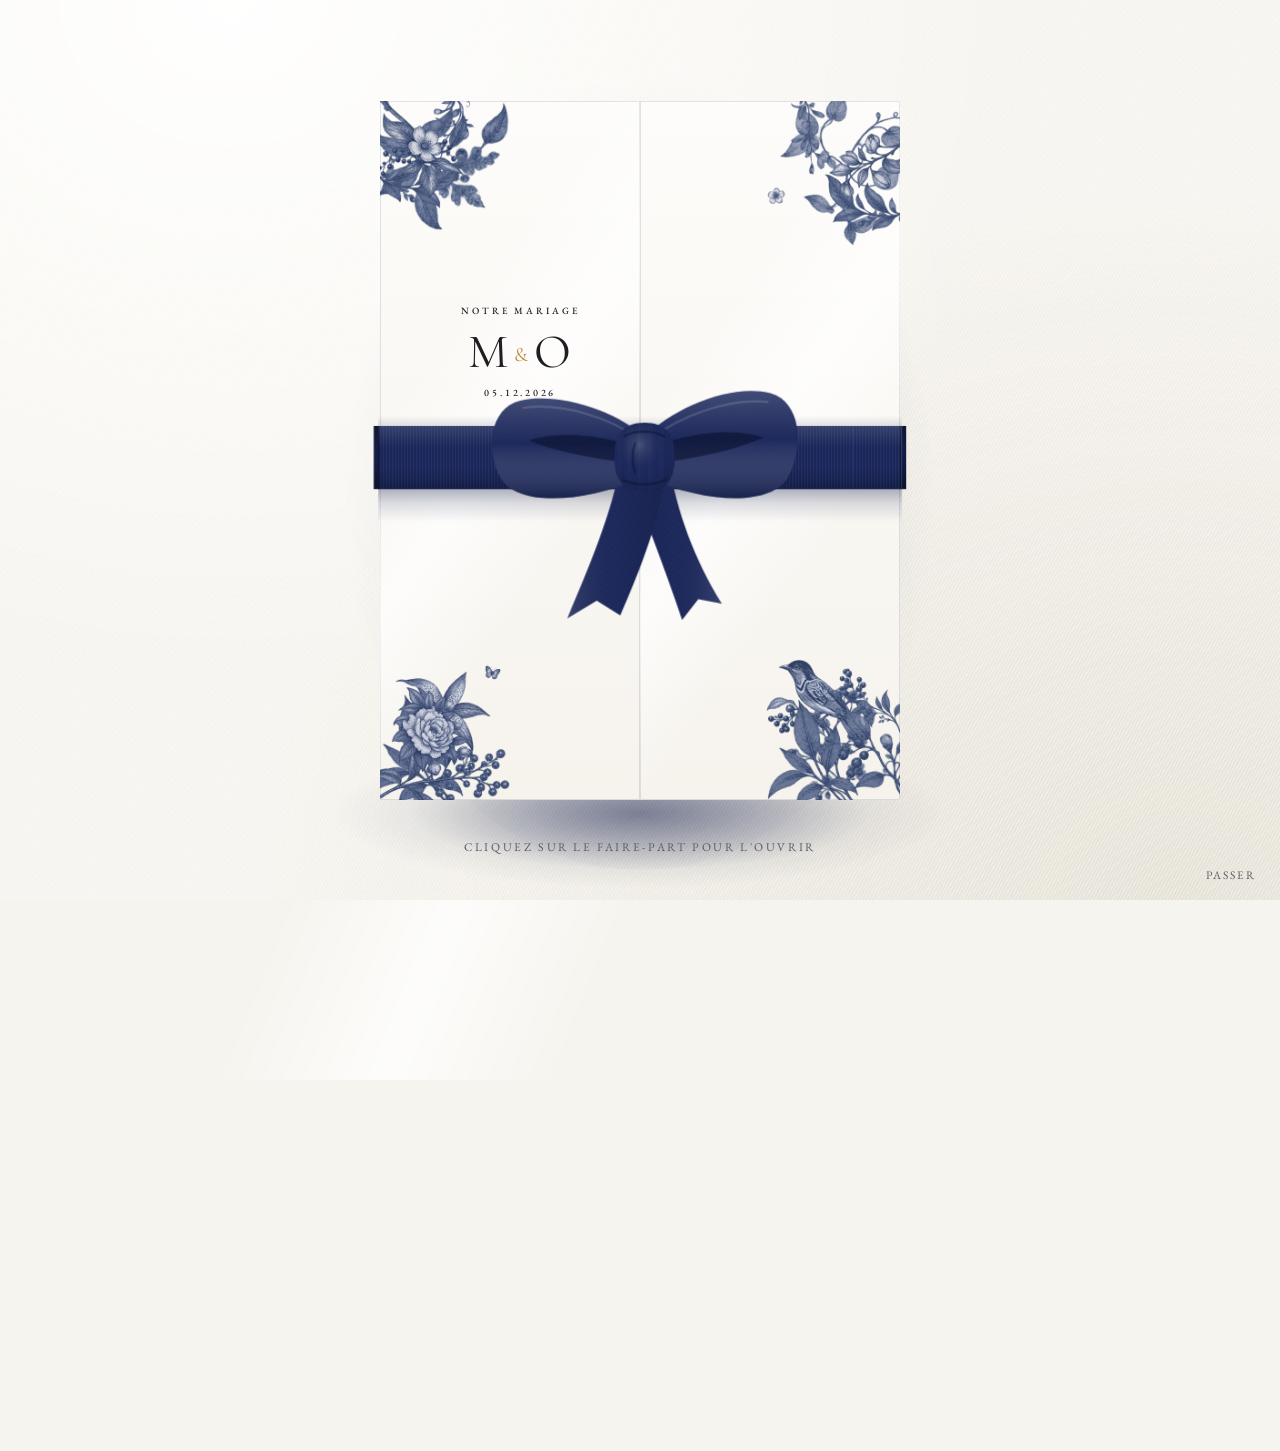
==== commit 3d7d4739: "Ouverture : ruban toujours aussi large que le faire-part, plus de page visible avant l'animation - F" ====
--- a/index.html
+++ b/index.html
@@ -7,7 +7,7 @@
 <title>Marie &amp; Olivier</title>
 <link rel="icon" type="image/png" href="assets/favicon.png">
 <link rel="apple-touch-icon" href="assets/apple-touch-icon.png">
-<link rel="stylesheet" href="assets/charte.css?v=202610241824">
+<link rel="stylesheet" href="assets/charte.css?v=202611051400">
 <style>
   main{max-width:1200px;margin:0 auto;padding:0 16px 0}
 
@@ -49,6 +49,7 @@
   .qr-carte .actions .btn{flex:none;font-size:.66rem;letter-spacing:.12em;padding:9px 14px}
   canvas#affiche{display:none}
 </style>
+<script>if(!matchMedia('(prefers-reduced-motion: reduce)').matches){document.documentElement.classList.add('fp-avant');setTimeout(function(){document.documentElement.classList.remove('fp-avant')},5000)}</script>
 </head>
 <body data-ouverture="clic">
 <main>
@@ -89,8 +90,8 @@
 
 <script src="assets/vendor/supabase.min.js"></script>
 <script src="assets/vendor/qrcode.min.js"></script>
-<script src="assets/commun.js?v=202610241824"></script>
-<script src="assets/ouverture.js?v=202610241824"></script>
+<script src="assets/commun.js?v=202611051400"></script>
+<script src="assets/ouverture.js?v=202611051400"></script>
 <script>
 const FONCTIONS = [
   { groupe: 'invites', deco: 'carte-1', titre: 'Déposer ses souvenirs', chemin: 'souvenirs/', etat: 'depot', accroche: 'Partagez vos souvenirs',
--- a/assets/charte.css
+++ b/assets/charte.css
@@ -164,7 +164,9 @@
 body.fp-ouvre.fp-vite main > *,body.fp-ouvre.fp-vite > footer,body.fp-ouvre.fp-vite main > .groupe,body.fp-ouvre.fp-vite main > .tete{animation-duration:.9s,.9s;animation-delay:0s,0s}
 @keyframes fp-page{0%{opacity:0}100%{opacity:1}}
 @keyframes fp-bloc{0%{transform:translateY(16px)}100%{transform:translateY(0)}}
-#ouverture{position:fixed;inset:0;z-index:1000;display:flex;align-items:center;justify-content:center;background:transparent;perspective:1900px;overflow:hidden;
+/* Page masquée dès le premier affichage (classe posée dans le <head>), jusqu'à ce que le faire-part la couvre */
+html.fp-avant body > *{opacity:0}
+#ouverture{position:fixed;inset:0;z-index:1000;display:flex;align-items:center;justify-content:center;background:transparent;overflow:hidden;
   --fpw:min(520px,84vw);--fph:min(calc(var(--fpw) * 1.344),78vh)}   /* dimensions du faire-part (= .fp) */
 /* Voile (couleur du satin) : plein jusqu'à l'ouverture (::before), puis quatre bandes autour du faire-part dont les
    bords suivent exactement la caméra (même durée, même courbe), et qui s'effacent lentement. */
@@ -199,7 +201,11 @@
    en position absolue dans le conteneur flex, il est centré exactement au même endroit. */
 .fp{position:relative;width:min(520px,84vw);aspect-ratio:1500/2016;max-height:78vh;transform-style:preserve-3d;
   transform:translateY(2%) scale(.82) rotateX(6deg) rotateY(-4deg);will-change:transform}
-.fp.liens{position:absolute;pointer-events:none}
+.fp.liens{pointer-events:none}
+/* La scène superpose le faire-part et le calque du ruban dans la même case de grille : mêmes dimensions,
+   même position, dans tous les navigateurs. La perspective est portée par elle (centrée sur le faire-part). */
+#ouverture .scene{display:grid;place-items:center;perspective:1900px}
+#ouverture .scene > .fp{grid-area:1 / 1}
 .fp.liens::before{content:none}
 /* Ombre au sol, large et douce (dégradés statiques : on n'anime que transform et opacity) */
 .fp::before{content:"";position:absolute;left:-10%;right:-10%;bottom:-11%;height:22%;border-radius:50%;will-change:transform,opacity;
@@ -274,7 +280,7 @@
 
 /* Ruban gros-grain : de la largeur du faire-part ; à chaque extrémité une tranche .bord repliée vers l'arrière,
    et une ombre douce sur le papier (::before) */
-.ruban{position:absolute;left:0;right:0;top:46.5%;height:9%;transform:translateZ(6px);transform-style:preserve-3d;
+.ruban{position:absolute;left:-1px;right:-1px;top:46.5%;height:9%;transform:translateZ(6px);transform-style:preserve-3d;
   background:repeating-linear-gradient(90deg,#1b2652 0 2px,#243271 2px 3px)}
 .ruban::before{content:"";position:absolute;left:0;right:0;top:-16%;bottom:-52%;pointer-events:none;z-index:-1;background:
   linear-gradient(180deg,rgba(27,38,82,0) 0%,rgba(27,38,82,.12) 9%,rgba(27,38,82,0) 9.6%,rgba(27,38,82,0) 68.5%,rgba(27,38,82,.34) 69%,rgba(27,38,82,.14) 82%,rgba(27,38,82,0) 100%)}
